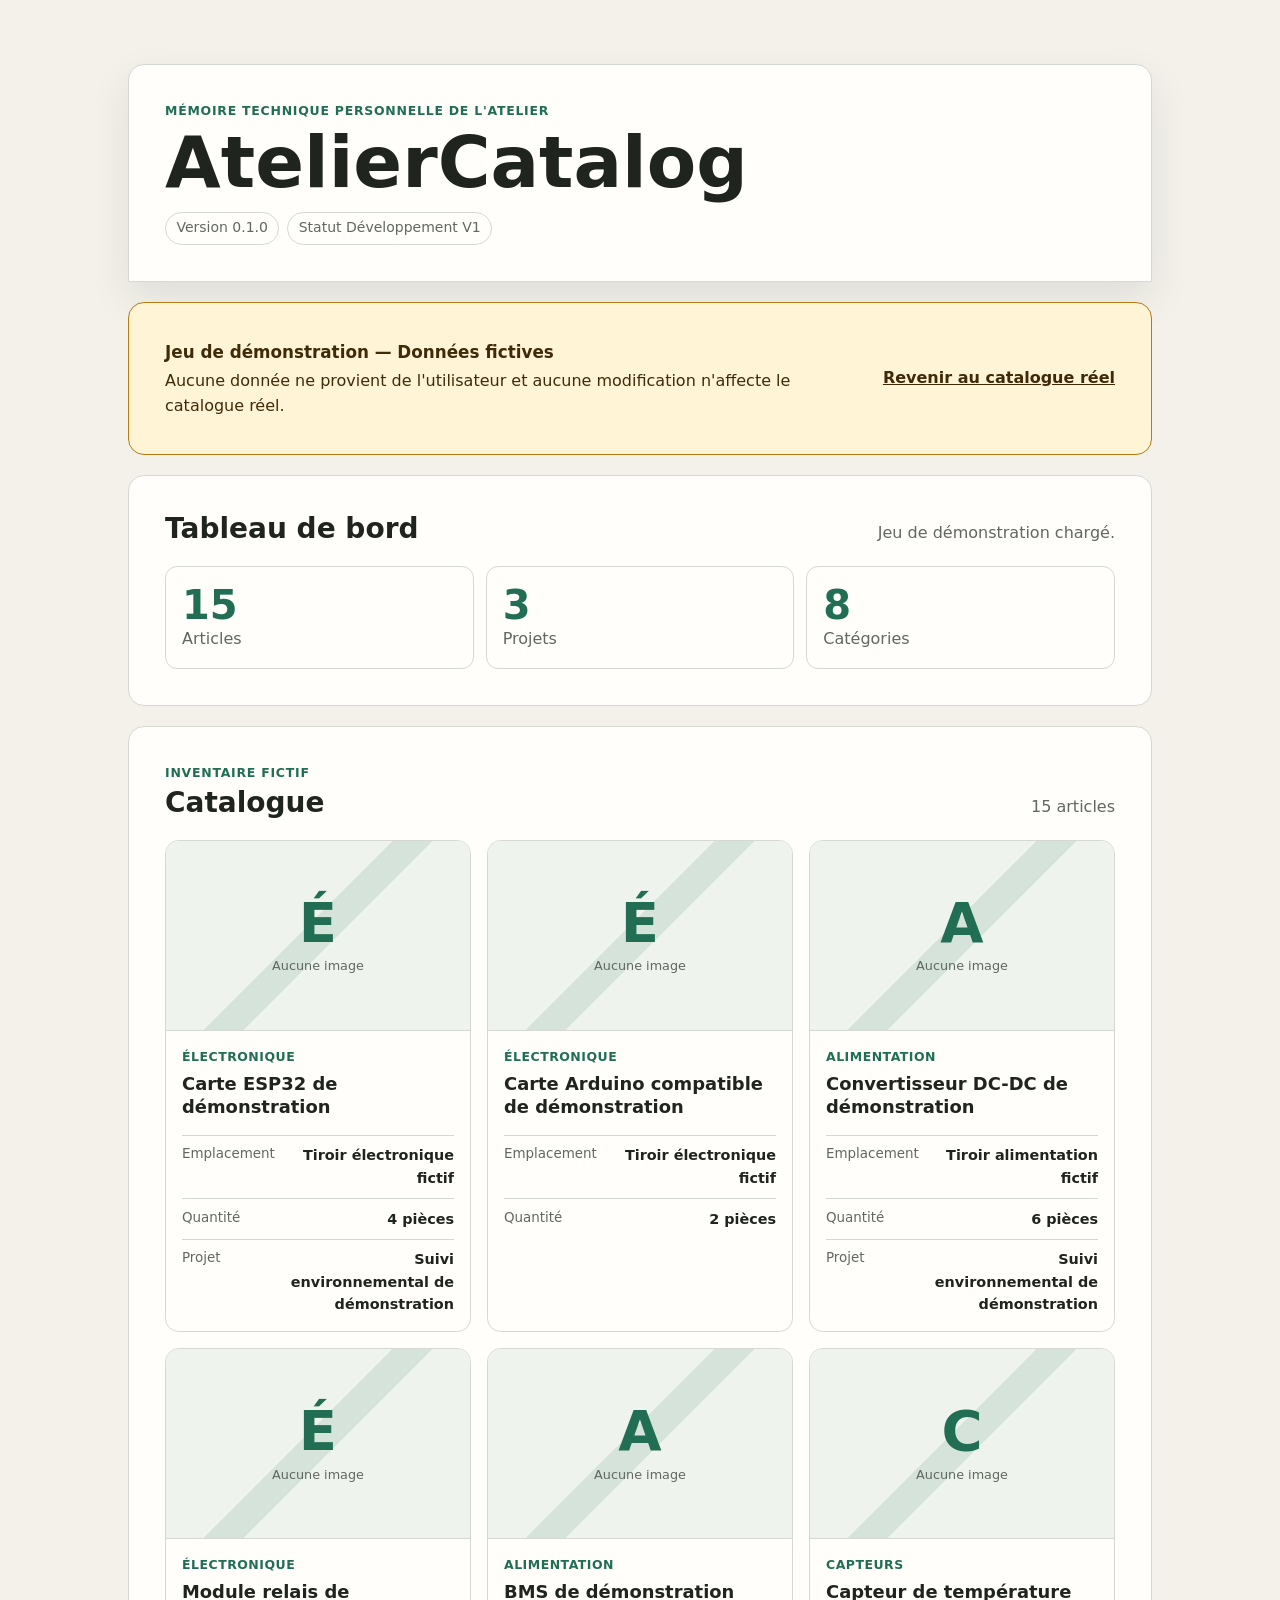
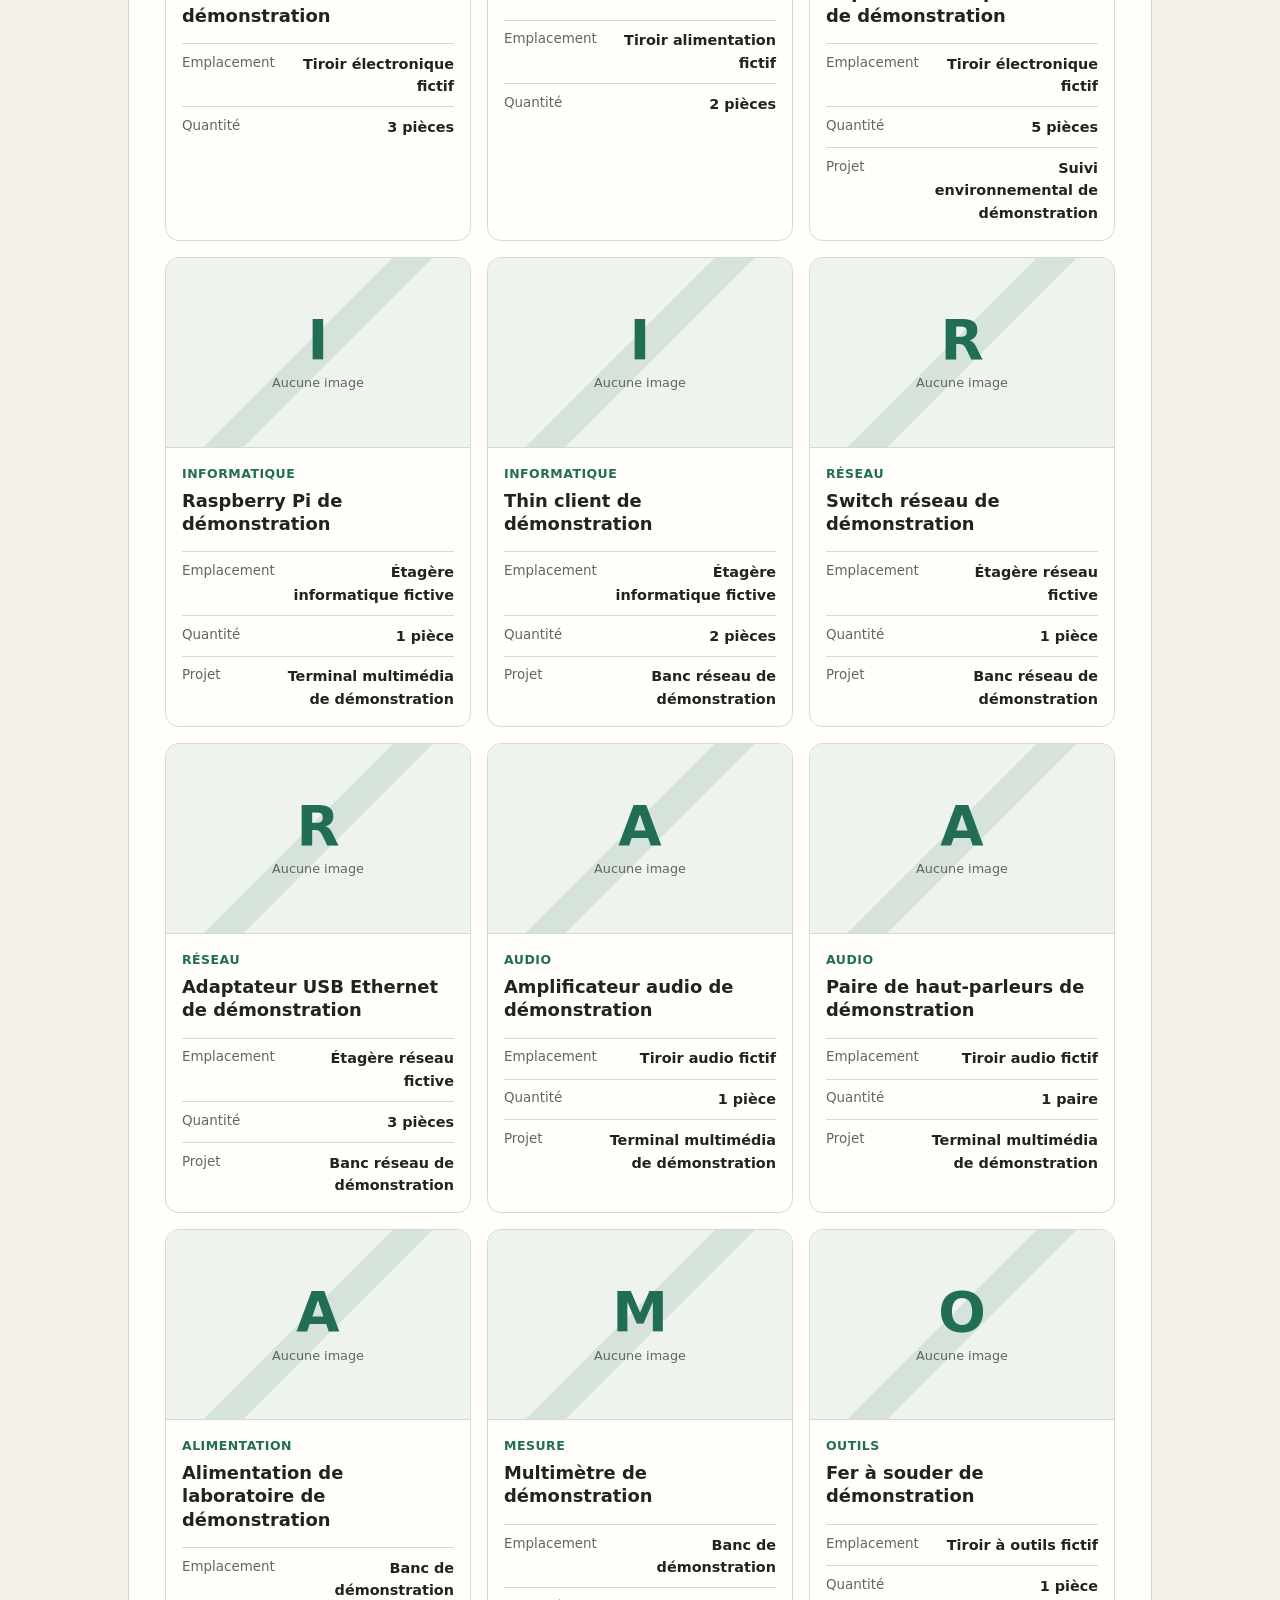
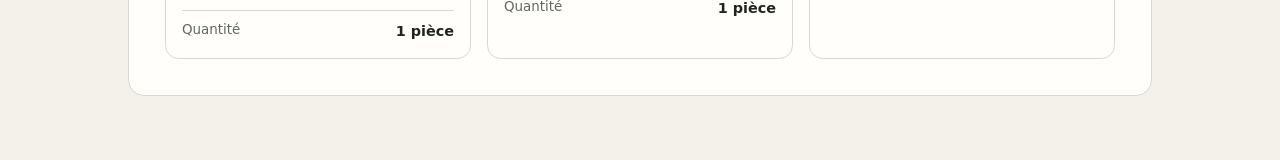
==== demo.html @ 9b29e895 "Initial product foundation (FEATURE-001 to FEATURE-003)" ====
<!doctype html>
<html lang="fr">
<head>
  <meta charset="utf-8">
  <meta name="viewport" content="width=device-width, initial-scale=1">
  <meta name="color-scheme" content="light dark">
  <title>AtelierCatalog — Démonstration</title>
  <link rel="stylesheet" href="app/css/app.css">
</head>
<body data-catalog-mode="demo">
  <main class="shell" aria-labelledby="page-title">
    <header class="hero">
      <p class="eyebrow">Mémoire technique personnelle de l'atelier</p>
      <h1 id="page-title">AtelierCatalog</h1>
      <div class="metadata" aria-label="Informations sur l'application">
        <span>Version 0.1.0</span>
        <span>Statut Développement V1</span>
      </div>
    </header>
    <aside class="demo-banner" aria-labelledby="demo-banner-title">
      <div>
        <strong id="demo-banner-title">Jeu de démonstration — Données fictives</strong>
        <p>Aucune donnée ne provient de l'utilisateur et aucune modification n'affecte le catalogue réel.</p>
      </div>
      <a href="index.html">Revenir au catalogue réel</a>
    </aside>
    <section class="dashboard" aria-labelledby="dashboard-title">
      <div class="section-heading">
        <h2 id="dashboard-title">Tableau de bord</h2>
        <p id="app-message" aria-live="polite" aria-atomic="true">Initialisation du jeu de démonstration…</p>
      </div>
      <dl class="metrics" aria-label="Résumé du catalogue">
        <div class="metric">
          <dt>Articles</dt>
          <dd id="item-count">—</dd>
        </div>
        <div class="metric">
          <dt>Projets</dt>
          <dd id="project-count">—</dd>
        </div>
        <div class="metric">
          <dt>Catégories</dt>
          <dd id="category-count">—</dd>
        </div>
      </dl>
    </section>
    <section id="empty-state" class="empty" aria-labelledby="empty-title" hidden>
      <p class="empty-kicker">Tout est prêt</p>
      <h2 id="empty-title">Le jeu de démonstration est vide</h2>
      <p>Vérifiez les fichiers du dossier <code>samples/</code>.</p>
    </section>
    <section id="catalog-view" class="catalog-view" aria-labelledby="catalog-title" hidden>
      <div class="catalog-heading">
        <div>
          <p class="section-kicker">Inventaire fictif</p>
          <h2 id="catalog-title">Catalogue</h2>
        </div>
        <p id="catalog-summary"></p>
      </div>
      <div id="catalog-grid" class="catalog-grid" role="list"></div>
    </section>
    <section id="error-state" class="error" role="alert" hidden>
      <h2>Catalogue indisponible</h2>
      <p id="error-message"></p>
    </section>
  </main>
  <script src="samples/sample-catalogs-data.js"></script>
  <script src="samples/sample-inventory-data.js"></script>
  <script src="samples/sample-locations-data.js"></script>
  <script src="samples/sample-projects-data.js"></script>
  <script src="app/js/catalog.js"></script>
  <script src="app/js/search.js"></script>
  <script src="app/js/ui.js"></script>
  <script src="app/js/app.js"></script>
</body>
</html>
---- app/css/app.css ----
:root {
  color-scheme: light dark;
  --background: #f3f1ea;
  --surface: #fffefb;
  --surface-soft: #eef3ed;
  --text: #20241f;
  --muted: #60685f;
  --accent: #216e55;
  --accent-strong: #175540;
  --border: #d5d9d2;
  --danger: #9b2c2c;
  --shadow: 0 16px 40px rgb(25 35 28 / 9%);
  font-family: system-ui, -apple-system, "Segoe UI", sans-serif;
}

* { box-sizing: border-box; }

body {
  margin: 0;
  background: var(--background);
  color: var(--text);
  font-size: 1rem;
  line-height: 1.55;
}

.shell {
  width: min(64rem, calc(100% - 2rem));
  margin: clamp(1rem, 6vw, 4rem) auto;
}

.hero,
.dashboard,
.demo-banner,
.catalog-view,
.empty,
.error {
  padding: clamp(1.25rem, 4vw, 2.25rem);
  border: 1px solid var(--border);
  background: var(--surface);
}

.hero {
  border-radius: 1rem 1rem 0 0;
  box-shadow: var(--shadow);
}

.dashboard {
  border-top: 0;
  border-radius: 0 0 1rem 1rem;
}

.demo-banner {
  display: flex;
  align-items: center;
  justify-content: space-between;
  gap: 1.25rem;
  margin-top: 1.25rem;
  border-color: #b57a14;
  border-radius: 1rem;
  background: #fff4d6;
  color: #402b08;
}

.demo-banner strong {
  display: block;
  font-size: 1.05rem;
}

.demo-banner p { margin: .25rem 0 0; }

.demo-banner a {
  flex: 0 0 auto;
  color: inherit;
  font-weight: 700;
}

.demo-banner + .dashboard {
  margin-top: 1.25rem;
  border-top: 1px solid var(--border);
  border-radius: 1rem;
}

.empty,
.catalog-view,
.error {
  margin-top: 1.25rem;
  border-radius: 1rem;
}

.empty {
  background: var(--surface-soft);
  text-align: center;
}

.error { border-color: var(--danger); }

.eyebrow,
.empty-kicker,
.section-kicker {
  margin: 0;
  color: var(--accent);
  font-size: .78rem;
  font-weight: 750;
  letter-spacing: .06em;
  text-transform: uppercase;
}

h1 {
  margin: .35rem 0 .85rem;
  font-size: clamp(2.25rem, 9vw, 4.5rem);
  line-height: 1;
}

h2 {
  margin: 0;
  font-size: clamp(1.35rem, 4vw, 1.75rem);
  line-height: 1.2;
}

.metadata {
  display: flex;
  flex-wrap: wrap;
  gap: .5rem;
}

.metadata span {
  padding: .3rem .65rem;
  border: 1px solid var(--border);
  border-radius: 999px;
  color: var(--muted);
  font-size: .875rem;
}

.section-heading {
  display: flex;
  align-items: baseline;
  justify-content: space-between;
  gap: 1rem;
  margin-bottom: 1.25rem;
}

#app-message,
.empty > p,
.error p {
  color: var(--muted);
}

#app-message { margin: 0; }

.metrics {
  display: grid;
  grid-template-columns: repeat(3, minmax(0, 1fr));
  gap: .75rem;
  margin: 0;
}

.metric {
  display: flex;
  flex-direction: column-reverse;
  min-width: 0;
  padding: 1rem;
  border: 1px solid var(--border);
  border-radius: .75rem;
}

.metric dt { color: var(--muted); }

.metric dd {
  margin: 0;
  color: var(--accent);
  font-size: clamp(1.75rem, 6vw, 2.5rem);
  font-weight: 750;
  line-height: 1.1;
}

.empty h2 {
  max-width: 28rem;
  margin: .35rem auto .75rem;
}

.empty > p:not(.empty-kicker) {
  max-width: 38rem;
  margin-right: auto;
  margin-left: auto;
}

button {
  margin-top: .5rem;
  padding: .75rem 1rem;
  border: 1px solid var(--accent-strong);
  border-radius: .6rem;
  background: var(--accent);
  color: #fff;
  font: inherit;
  font-weight: 700;
}

button:disabled {
  cursor: not-allowed;
  opacity: .65;
}

.help-text { font-size: .9rem; }

.catalog-heading {
  display: flex;
  align-items: end;
  justify-content: space-between;
  gap: 1rem;
  margin-bottom: 1.25rem;
}

.catalog-heading h2 { margin-top: .25rem; }

#catalog-summary {
  margin: 0;
  color: var(--muted);
}

.catalog-grid {
  display: grid;
  grid-template-columns: repeat(auto-fit, minmax(min(100%, 17rem), 1fr));
  gap: 1rem;
}

.catalog-card {
  min-width: 0;
  overflow: hidden;
  border: 1px solid var(--border);
  border-radius: .85rem;
  background: var(--surface);
}

.catalog-card:focus-visible {
  outline: 3px solid var(--accent);
  outline-offset: 3px;
}

.card-media {
  display: grid;
  aspect-ratio: 16 / 10;
  overflow: hidden;
  border-bottom: 1px solid var(--border);
  background: var(--surface-soft);
  place-items: center;
}

.card-media img {
  width: 100%;
  height: 100%;
  object-fit: cover;
}

.card-placeholder {
  display: grid;
  width: 100%;
  height: 100%;
  background:
    linear-gradient(135deg, transparent 46%, color-mix(in srgb, var(--accent) 12%, transparent) 46% 54%, transparent 54%),
    var(--surface-soft);
  color: var(--muted);
  place-content: center;
  place-items: center;
}

.placeholder-mark {
  color: var(--accent);
  font-size: clamp(2rem, 7vw, 3.5rem);
  font-weight: 800;
  line-height: 1;
}

.placeholder-label {
  margin-top: .35rem;
  font-size: .8rem;
}

.card-content { padding: 1rem; }

.card-category {
  margin: 0 0 .35rem;
  color: var(--accent);
  font-size: .78rem;
  font-weight: 750;
  letter-spacing: .04em;
  text-transform: uppercase;
}

.card-title {
  margin: 0;
  font-size: 1.12rem;
  line-height: 1.3;
}

.card-metadata {
  display: grid;
  gap: .55rem;
  margin: 1rem 0 0;
}

.card-metadata-row {
  display: grid;
  grid-template-columns: minmax(5.5rem, auto) minmax(0, 1fr);
  gap: .75rem;
  padding-top: .55rem;
  border-top: 1px solid var(--border);
}

.card-metadata dt {
  color: var(--muted);
  font-size: .84rem;
}

.card-metadata dd {
  min-width: 0;
  margin: 0;
  overflow-wrap: anywhere;
  font-size: .9rem;
  font-weight: 650;
  text-align: right;
}

:focus-visible {
  outline: 3px solid var(--accent);
  outline-offset: 3px;
}

[hidden] { display: none !important; }

@media (max-width: 40rem) {
  .demo-banner { display: block; }
  .demo-banner a { display: inline-block; margin-top: .75rem; }
  .section-heading { display: block; }
  #app-message { margin-top: .35rem; }
  .metrics { grid-template-columns: 1fr; }
  .metric { flex-direction: row; align-items: center; justify-content: space-between; }
  .catalog-heading { display: block; }
  #catalog-summary { margin-top: .35rem; }
  .catalog-grid { grid-template-columns: 1fr; }
}

@media (prefers-color-scheme: dark) {
  :root {
    --background: #161a17;
    --surface: #202621;
    --surface-soft: #1b2a22;
    --text: #f1f3ed;
    --muted: #bac1b8;
    --accent: #76d0aa;
    --accent-strong: #76d0aa;
    --border: #3c473e;
    --danger: #ff8c8c;
    --shadow: none;
  }

  button { color: #11251c; }
  .demo-banner { border-color: #9d741f; background: #3b311b; color: #fff0c2; }
}
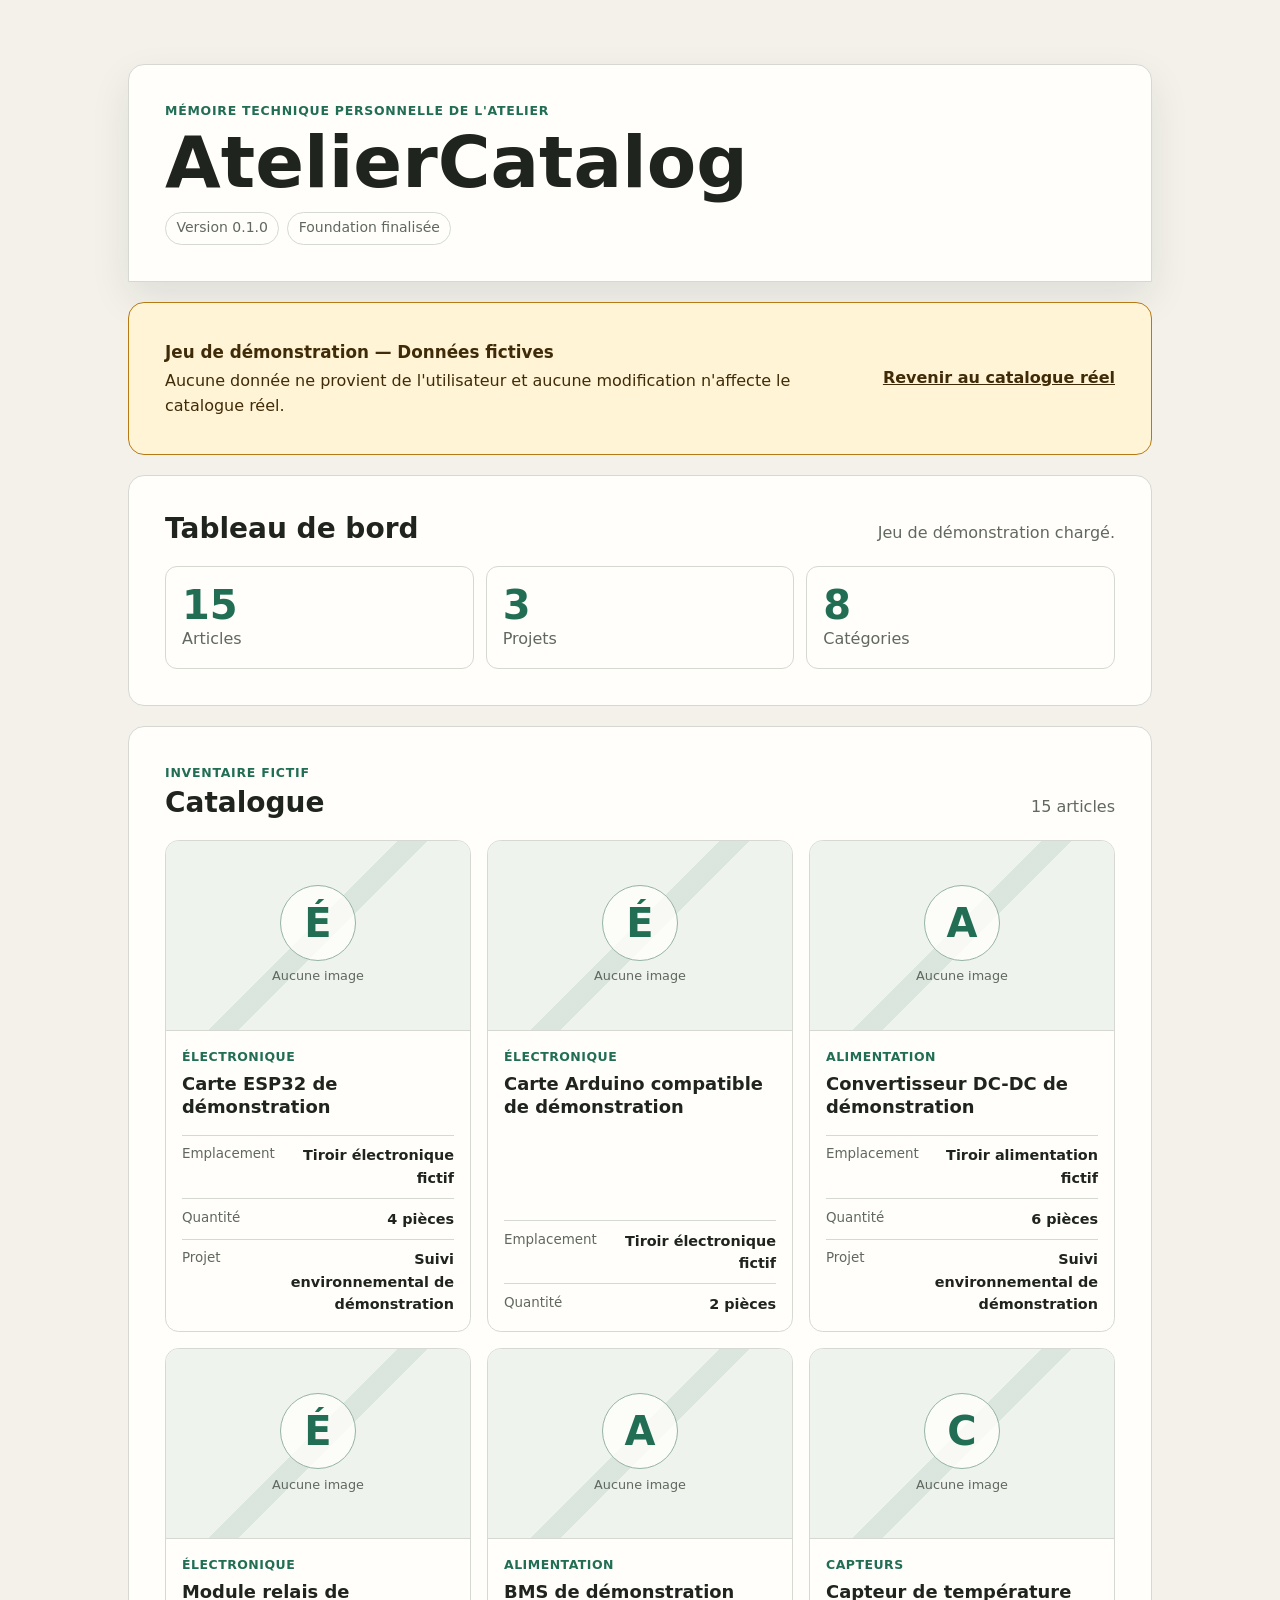
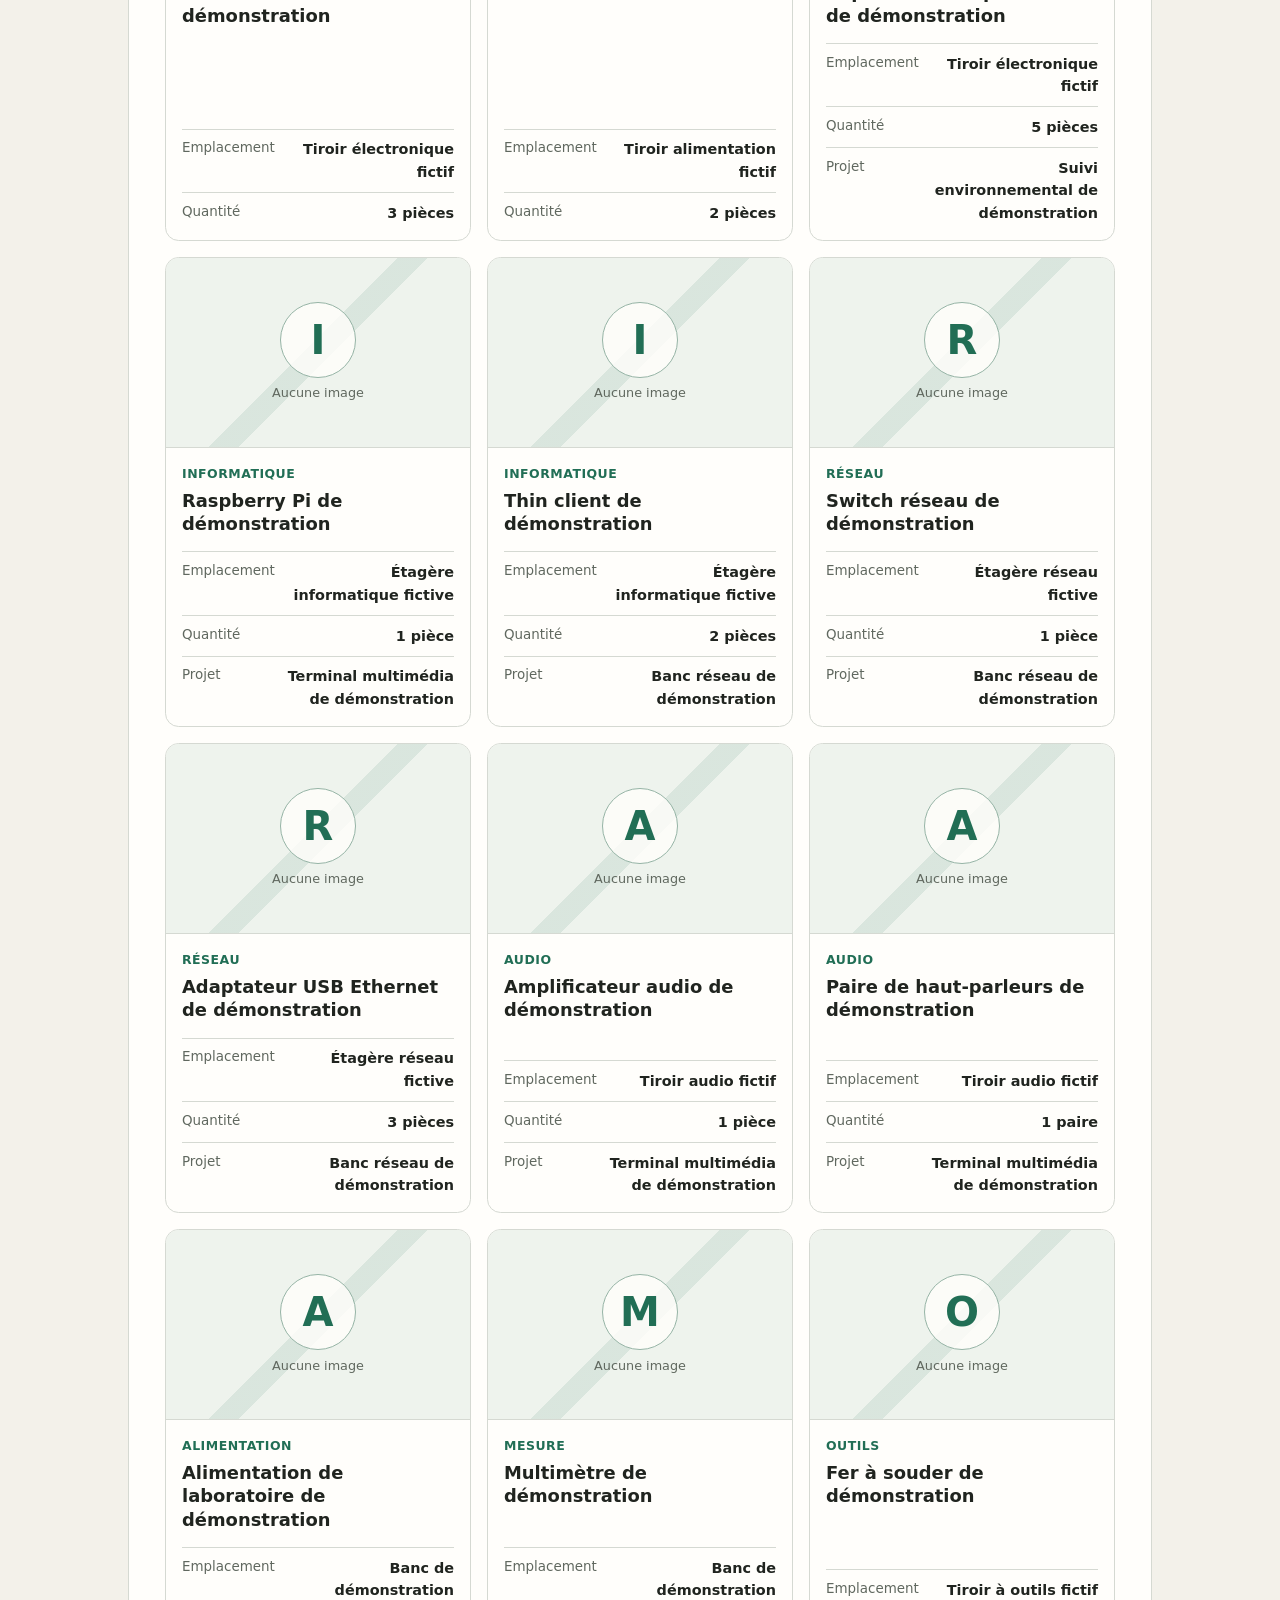
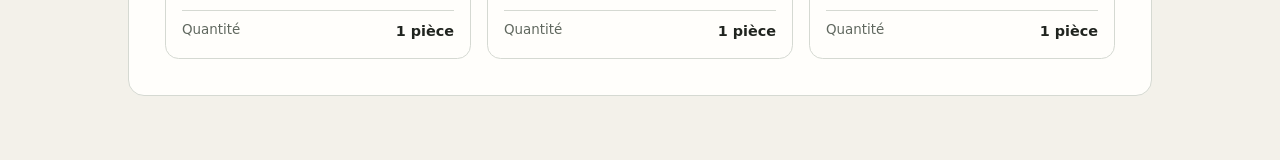
==== commit b4d229c0: "Polish foundation interface for v0.1.0" ====
--- a/demo.html
+++ b/demo.html
@@ -14,7 +14,7 @@
       <h1 id="page-title">AtelierCatalog</h1>
       <div class="metadata" aria-label="Informations sur l'application">
         <span>Version 0.1.0</span>
-        <span>Statut Développement V1</span>
+        <span>Foundation finalisée</span>
       </div>
     </header>
     <aside class="demo-banner" aria-labelledby="demo-banner-title">
--- a/app/css/app.css
+++ b/app/css/app.css
@@ -9,6 +9,9 @@
   --accent-strong: #175540;
   --border: #d5d9d2;
   --danger: #9b2c2c;
+  --disabled-background: #dce3de;
+  --disabled-border: #aeb9b1;
+  --disabled-text: #48544c;
   --shadow: 0 16px 40px rgb(25 35 28 / 9%);
   font-family: system-ui, -apple-system, "Segoe UI", sans-serif;
 }
@@ -109,6 +112,7 @@
   margin: .35rem 0 .85rem;
   font-size: clamp(2.25rem, 9vw, 4.5rem);
   line-height: 1;
+  overflow-wrap: anywhere;
 }
 
 h2 {
@@ -196,8 +200,10 @@
 }
 
 button:disabled {
+  border-color: var(--disabled-border);
+  background: var(--disabled-background);
+  color: var(--disabled-text);
   cursor: not-allowed;
-  opacity: .65;
 }
 
 .help-text { font-size: .9rem; }
@@ -224,6 +230,8 @@
 }
 
 .catalog-card {
+  display: flex;
+  flex-direction: column;
   min-width: 0;
   overflow: hidden;
   border: 1px solid var(--border);
@@ -256,7 +264,7 @@
   width: 100%;
   height: 100%;
   background:
-    linear-gradient(135deg, transparent 46%, color-mix(in srgb, var(--accent) 12%, transparent) 46% 54%, transparent 54%),
+    linear-gradient(135deg, transparent 47%, color-mix(in srgb, var(--accent) 10%, transparent) 47% 53%, transparent 53%),
     var(--surface-soft);
   color: var(--muted);
   place-content: center;
@@ -264,10 +272,17 @@
 }
 
 .placeholder-mark {
+  display: grid;
+  width: clamp(3.5rem, 11vw, 4.75rem);
+  aspect-ratio: 1;
+  border: 1px solid color-mix(in srgb, var(--accent) 35%, var(--border));
+  border-radius: 50%;
+  background: color-mix(in srgb, var(--surface) 82%, transparent);
   color: var(--accent);
-  font-size: clamp(2rem, 7vw, 3.5rem);
+  font-size: clamp(1.65rem, 5vw, 2.5rem);
   font-weight: 800;
   line-height: 1;
+  place-items: center;
 }
 
 .placeholder-label {
@@ -275,7 +290,12 @@
   font-size: .8rem;
 }
 
-.card-content { padding: 1rem; }
+.card-content {
+  display: flex;
+  flex: 1;
+  flex-direction: column;
+  padding: 1rem;
+}
 
 .card-category {
   margin: 0 0 .35rem;
@@ -295,7 +315,8 @@
 .card-metadata {
   display: grid;
   gap: .55rem;
-  margin: 1rem 0 0;
+  margin: auto 0 0;
+  padding-top: 1rem;
 }
 
 .card-metadata-row {
@@ -328,6 +349,17 @@
 [hidden] { display: none !important; }
 
 @media (max-width: 40rem) {
+  .shell {
+    width: calc(100% - 1rem);
+    margin: .5rem auto 1rem;
+  }
+  .hero,
+  .dashboard,
+  .demo-banner,
+  .catalog-view,
+  .empty,
+  .error { padding: 1.1rem; }
+  h1 { font-size: clamp(2rem, 10vw, 3rem); }
   .demo-banner { display: block; }
   .demo-banner a { display: inline-block; margin-top: .75rem; }
   .section-heading { display: block; }
@@ -350,9 +382,11 @@
     --accent-strong: #76d0aa;
     --border: #3c473e;
     --danger: #ff8c8c;
+    --disabled-background: #354139;
+    --disabled-border: #647067;
+    --disabled-text: #dce3de;
     --shadow: none;
   }
 
-  button { color: #11251c; }
   .demo-banner { border-color: #9d741f; background: #3b311b; color: #fff0c2; }
 }
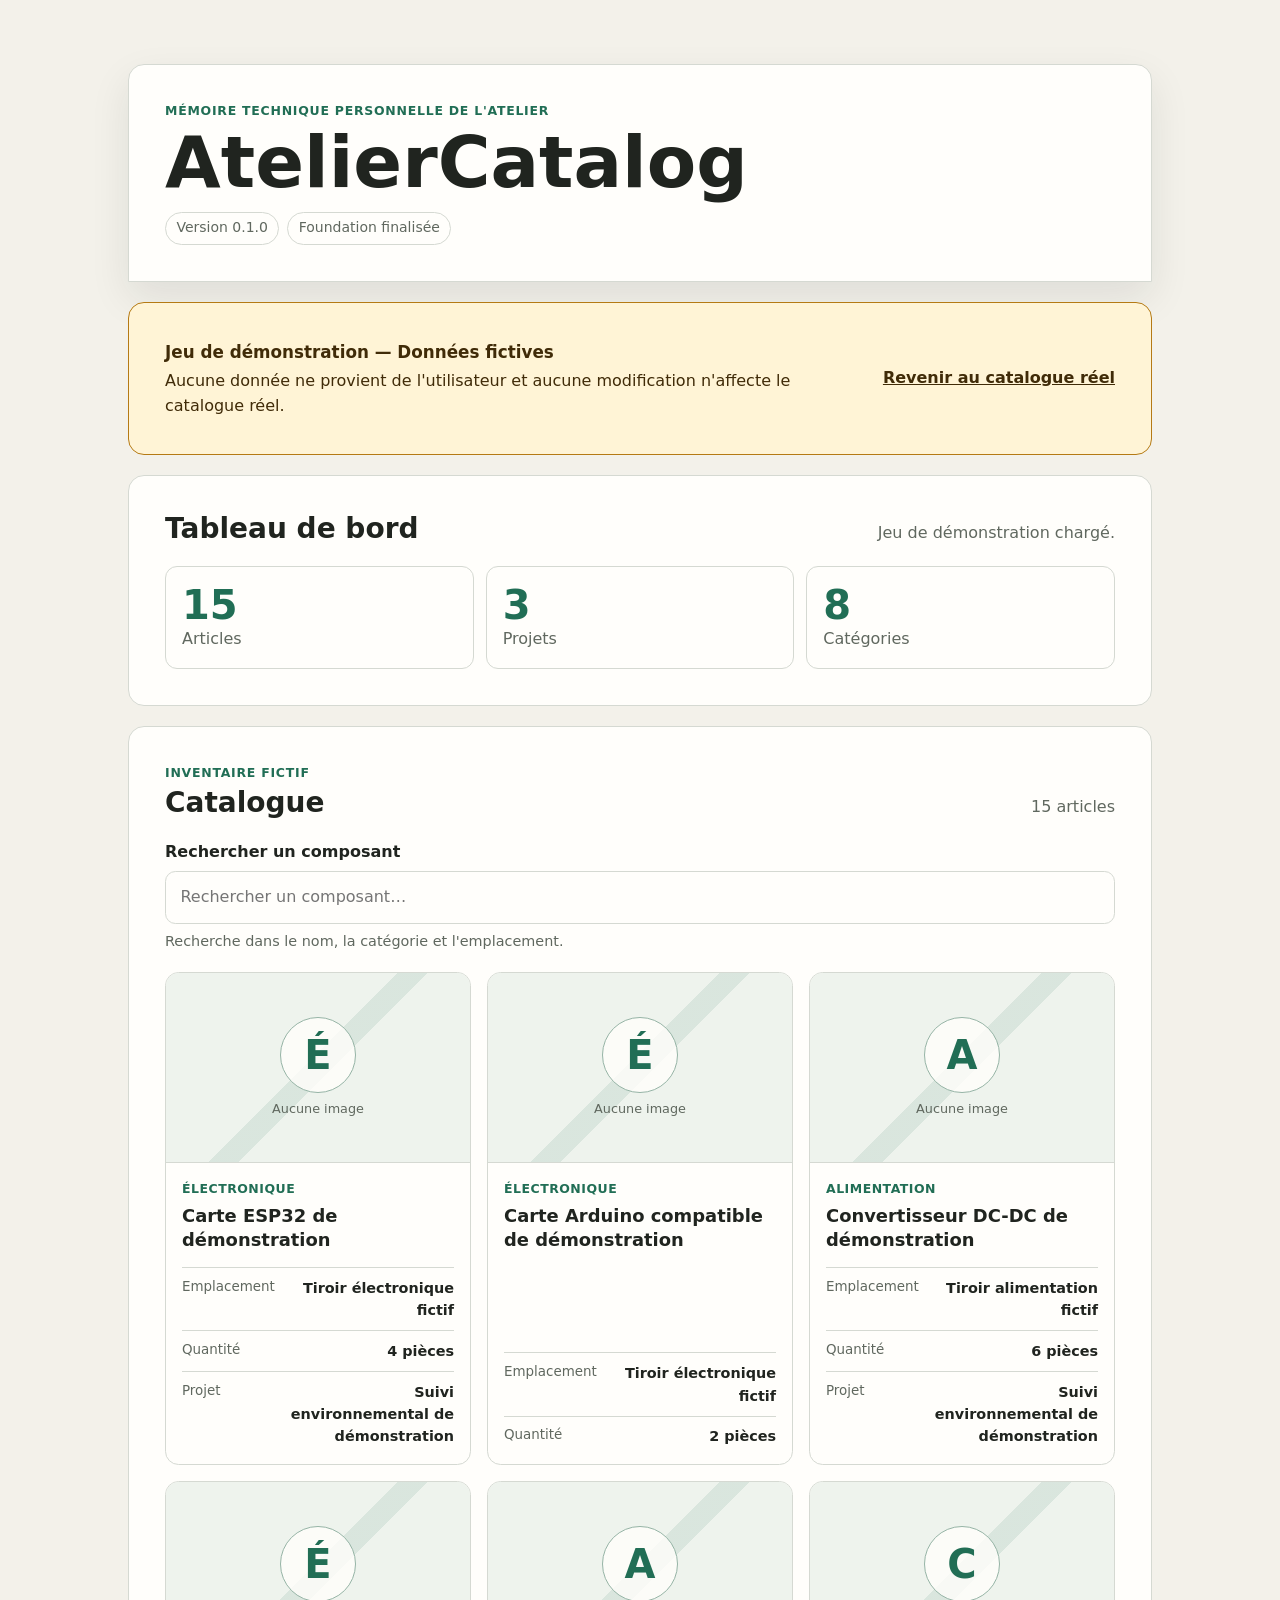
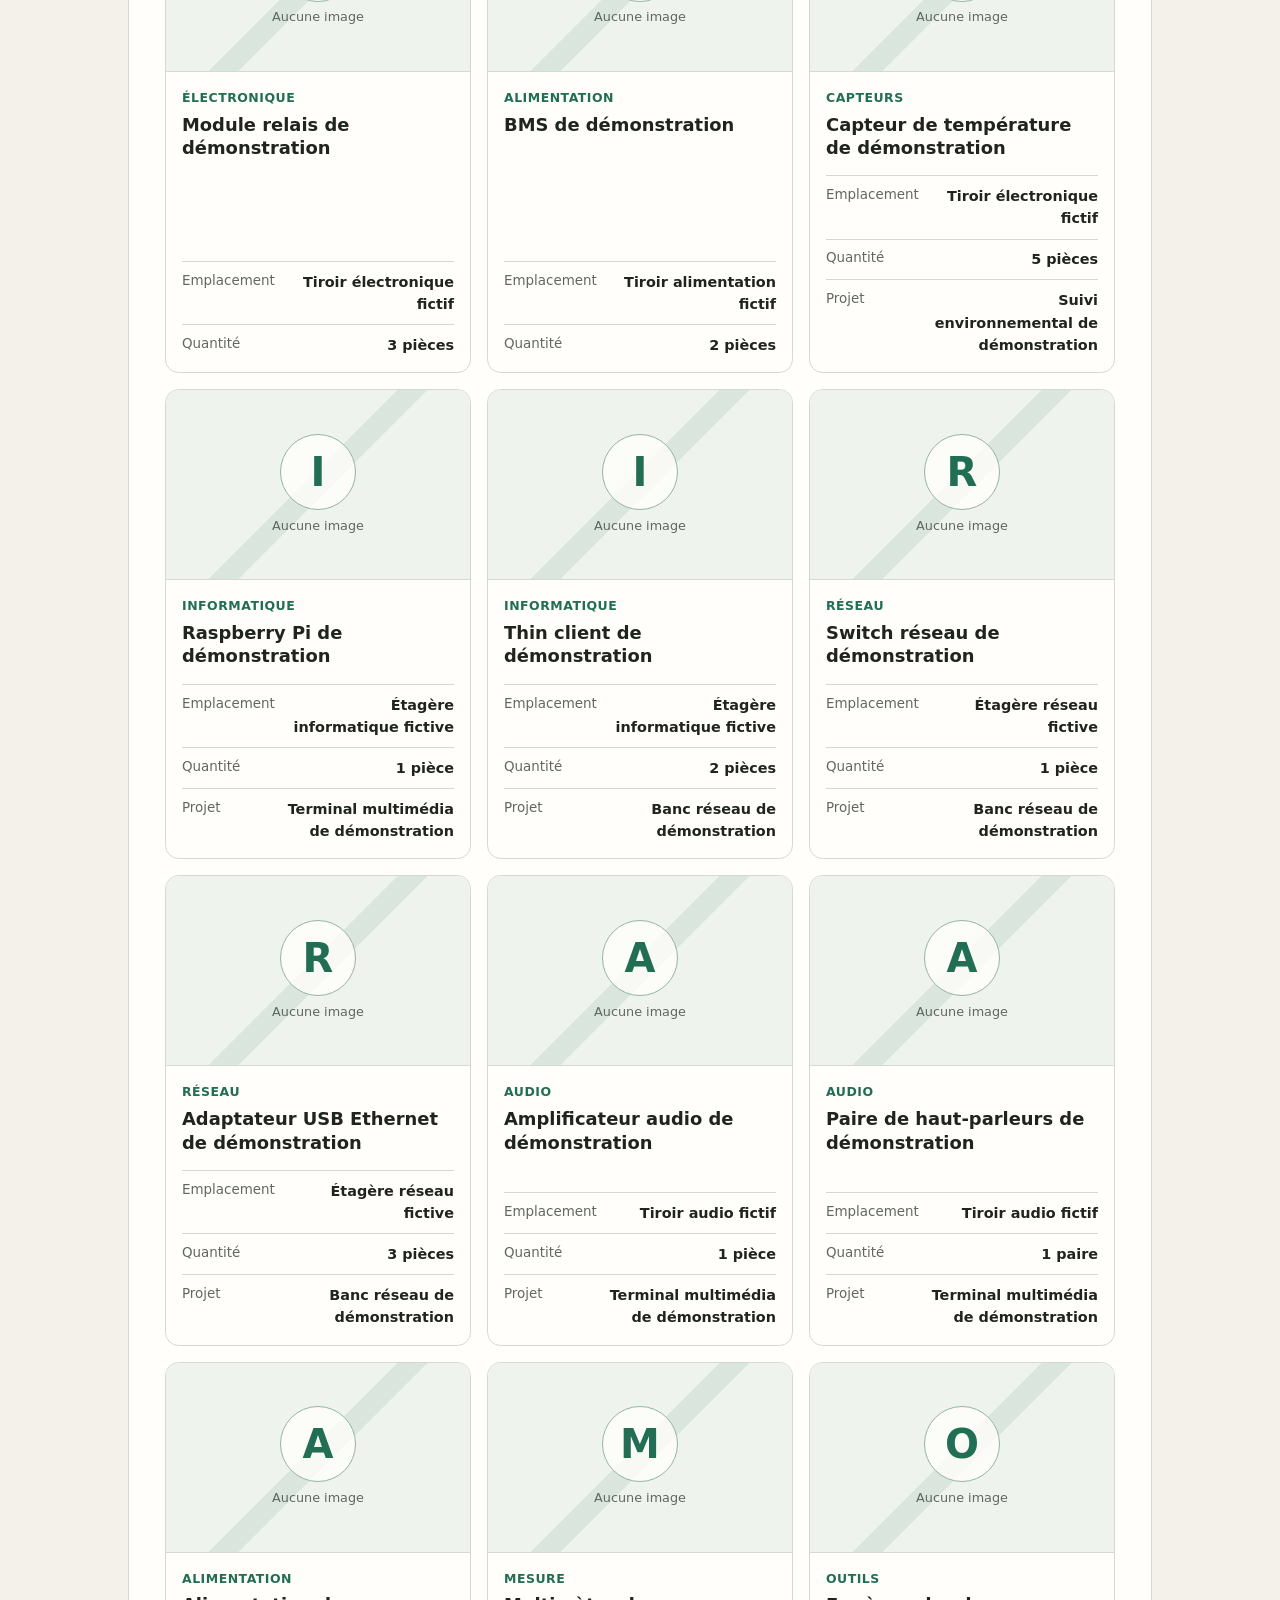
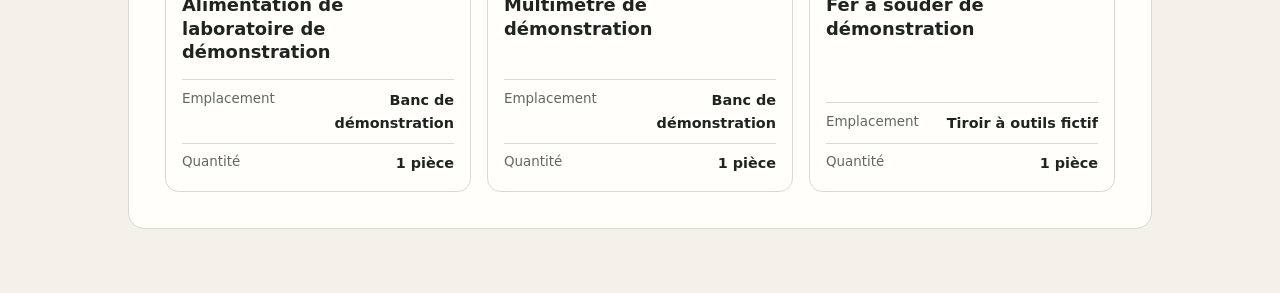
==== commit 9c40ff7c: "Implement FEATURE-005 instant search" ====
--- a/demo.html
+++ b/demo.html
@@ -57,6 +57,15 @@
         </div>
         <p id="catalog-summary"></p>
       </div>
+      <div class="catalog-search">
+        <label for="catalog-search-input">Rechercher un composant</label>
+        <input id="catalog-search-input" type="search" placeholder="Rechercher un composant…" autocomplete="off" aria-describedby="catalog-search-help" aria-controls="catalog-grid catalog-no-results">
+        <p id="catalog-search-help">Recherche dans le nom, la catégorie et l'emplacement.</p>
+      </div>
+      <div id="catalog-no-results" class="search-empty" role="status" aria-live="polite" aria-atomic="true" hidden>
+        <h3>Aucun composant ne correspond à votre recherche.</h3>
+        <p>Modifiez ou effacez votre saisie pour afficher de nouveau le catalogue.</p>
+      </div>
       <div id="catalog-grid" class="catalog-grid" role="list"></div>
     </section>
     <section id="error-state" class="error" role="alert" hidden>
@@ -64,6 +73,26 @@
       <p id="error-message"></p>
     </section>
   </main>
+  <dialog id="item-dialog" class="item-dialog" aria-labelledby="item-dialog-title" aria-describedby="item-dialog-context">
+    <div class="dialog-header">
+      <div>
+        <p class="section-kicker">Fiche composant</p>
+        <h2 id="item-dialog-title"></h2>
+        <p id="item-dialog-context" class="dialog-context">Consultation en lecture seule</p>
+      </div>
+      <button id="item-dialog-close" class="dialog-close" type="button">Fermer</button>
+    </div>
+    <div class="dialog-body">
+      <div id="item-dialog-media"></div>
+      <div class="dialog-information">
+        <dl id="item-dialog-metadata" class="detail-metadata"></dl>
+        <section id="item-dialog-description-section" class="detail-description" aria-labelledby="item-dialog-description-title" hidden>
+          <h3 id="item-dialog-description-title">Description</h3>
+          <p id="item-dialog-description"></p>
+        </section>
+      </div>
+    </div>
+  </dialog>
   <script src="samples/sample-catalogs-data.js"></script>
   <script src="samples/sample-inventory-data.js"></script>
   <script src="samples/sample-locations-data.js"></script>
--- a/app/css/app.css
+++ b/app/css/app.css
@@ -223,6 +223,54 @@
   color: var(--muted);
 }
 
+.catalog-search {
+  display: grid;
+  gap: .4rem;
+  margin-bottom: 1.25rem;
+}
+
+.catalog-search label {
+  font-weight: 700;
+}
+
+.catalog-search input {
+  width: 100%;
+  padding: .8rem .9rem;
+  border: 1px solid var(--border);
+  border-radius: .65rem;
+  background: var(--surface);
+  color: var(--text);
+  font: inherit;
+}
+
+.catalog-search input:focus-visible {
+  border-color: var(--accent);
+  outline: 3px solid color-mix(in srgb, var(--accent) 35%, transparent);
+  outline-offset: 2px;
+}
+
+#catalog-search-help {
+  margin: 0;
+  color: var(--muted);
+  font-size: .9rem;
+}
+
+.search-empty {
+  padding: 1.5rem;
+  border: 1px dashed var(--border);
+  border-radius: .75rem;
+  background: var(--surface-soft);
+  text-align: center;
+}
+
+.search-empty h3,
+.search-empty p { margin: 0; }
+
+.search-empty p {
+  margin-top: .35rem;
+  color: var(--muted);
+}
+
 .catalog-grid {
   display: grid;
   grid-template-columns: repeat(auto-fit, minmax(min(100%, 17rem), 1fr));
@@ -230,8 +278,6 @@
 }
 
 .catalog-card {
-  display: flex;
-  flex-direction: column;
   min-width: 0;
   overflow: hidden;
   border: 1px solid var(--border);
@@ -239,9 +285,17 @@
   background: var(--surface);
 }
 
-.catalog-card:focus-visible {
+.catalog-card-action {
+  display: flex;
+  height: 100%;
+  flex-direction: column;
+  color: inherit;
+  cursor: pointer;
+}
+
+.catalog-card-action:focus-visible {
   outline: 3px solid var(--accent);
-  outline-offset: 3px;
+  outline-offset: -3px;
 }
 
 .card-media {
@@ -339,6 +393,111 @@
   font-size: .9rem;
   font-weight: 650;
   text-align: right;
+}
+
+.dialog-open { overflow: hidden; }
+
+.item-dialog {
+  width: min(44rem, calc(100% - 2rem));
+  max-height: calc(100dvh - 2rem);
+  padding: 0;
+  overflow: auto;
+  border: 1px solid var(--border);
+  border-radius: 1rem;
+  background: var(--surface);
+  color: var(--text);
+  box-shadow: 0 24px 80px rgb(16 24 18 / 28%);
+}
+
+.item-dialog::backdrop {
+  background: rgb(15 23 18 / 62%);
+}
+
+.dialog-header {
+  display: flex;
+  align-items: flex-start;
+  justify-content: space-between;
+  gap: 1rem;
+  padding: clamp(1.25rem, 4vw, 2rem);
+  border-bottom: 1px solid var(--border);
+}
+
+.dialog-header h2 {
+  margin-top: .3rem;
+  overflow-wrap: anywhere;
+}
+
+.dialog-context {
+  margin: .4rem 0 0;
+  color: var(--muted);
+  font-size: .9rem;
+}
+
+.dialog-close {
+  flex: 0 0 auto;
+  margin: 0;
+}
+
+.dialog-body {
+  display: grid;
+  grid-template-columns: minmax(13rem, .8fr) minmax(0, 1.2fr);
+  gap: clamp(1.25rem, 4vw, 2rem);
+  padding: clamp(1.25rem, 4vw, 2rem);
+}
+
+.detail-media {
+  display: grid;
+  aspect-ratio: 4 / 3;
+  overflow: hidden;
+  border: 1px solid var(--border);
+  border-radius: .8rem;
+  background: var(--surface-soft);
+  place-items: center;
+}
+
+.detail-media img {
+  width: 100%;
+  height: 100%;
+  object-fit: cover;
+}
+
+.detail-metadata {
+  display: grid;
+  gap: .75rem;
+  margin: 0;
+}
+
+.detail-metadata-row {
+  display: grid;
+  grid-template-columns: minmax(6rem, auto) minmax(0, 1fr);
+  gap: 1rem;
+  padding-bottom: .75rem;
+  border-bottom: 1px solid var(--border);
+}
+
+.detail-metadata dt {
+  color: var(--muted);
+  font-size: .88rem;
+}
+
+.detail-metadata dd {
+  min-width: 0;
+  margin: 0;
+  overflow-wrap: anywhere;
+  font-weight: 700;
+  text-align: right;
+}
+
+.detail-description { margin-top: 1.5rem; }
+
+.detail-description h3 {
+  margin: 0 0 .5rem;
+  font-size: 1rem;
+}
+
+.detail-description p {
+  margin: 0;
+  color: var(--muted);
 }
 
 :focus-visible {
@@ -369,6 +528,14 @@
   .catalog-heading { display: block; }
   #catalog-summary { margin-top: .35rem; }
   .catalog-grid { grid-template-columns: 1fr; }
+  .item-dialog {
+    width: calc(100% - 1rem);
+    max-height: calc(100dvh - 1rem);
+  }
+  .dialog-header,
+  .dialog-body { padding: 1.1rem; }
+  .dialog-body { grid-template-columns: 1fr; }
+  .detail-media { max-height: 16rem; }
 }
 
 @media (prefers-color-scheme: dark) {
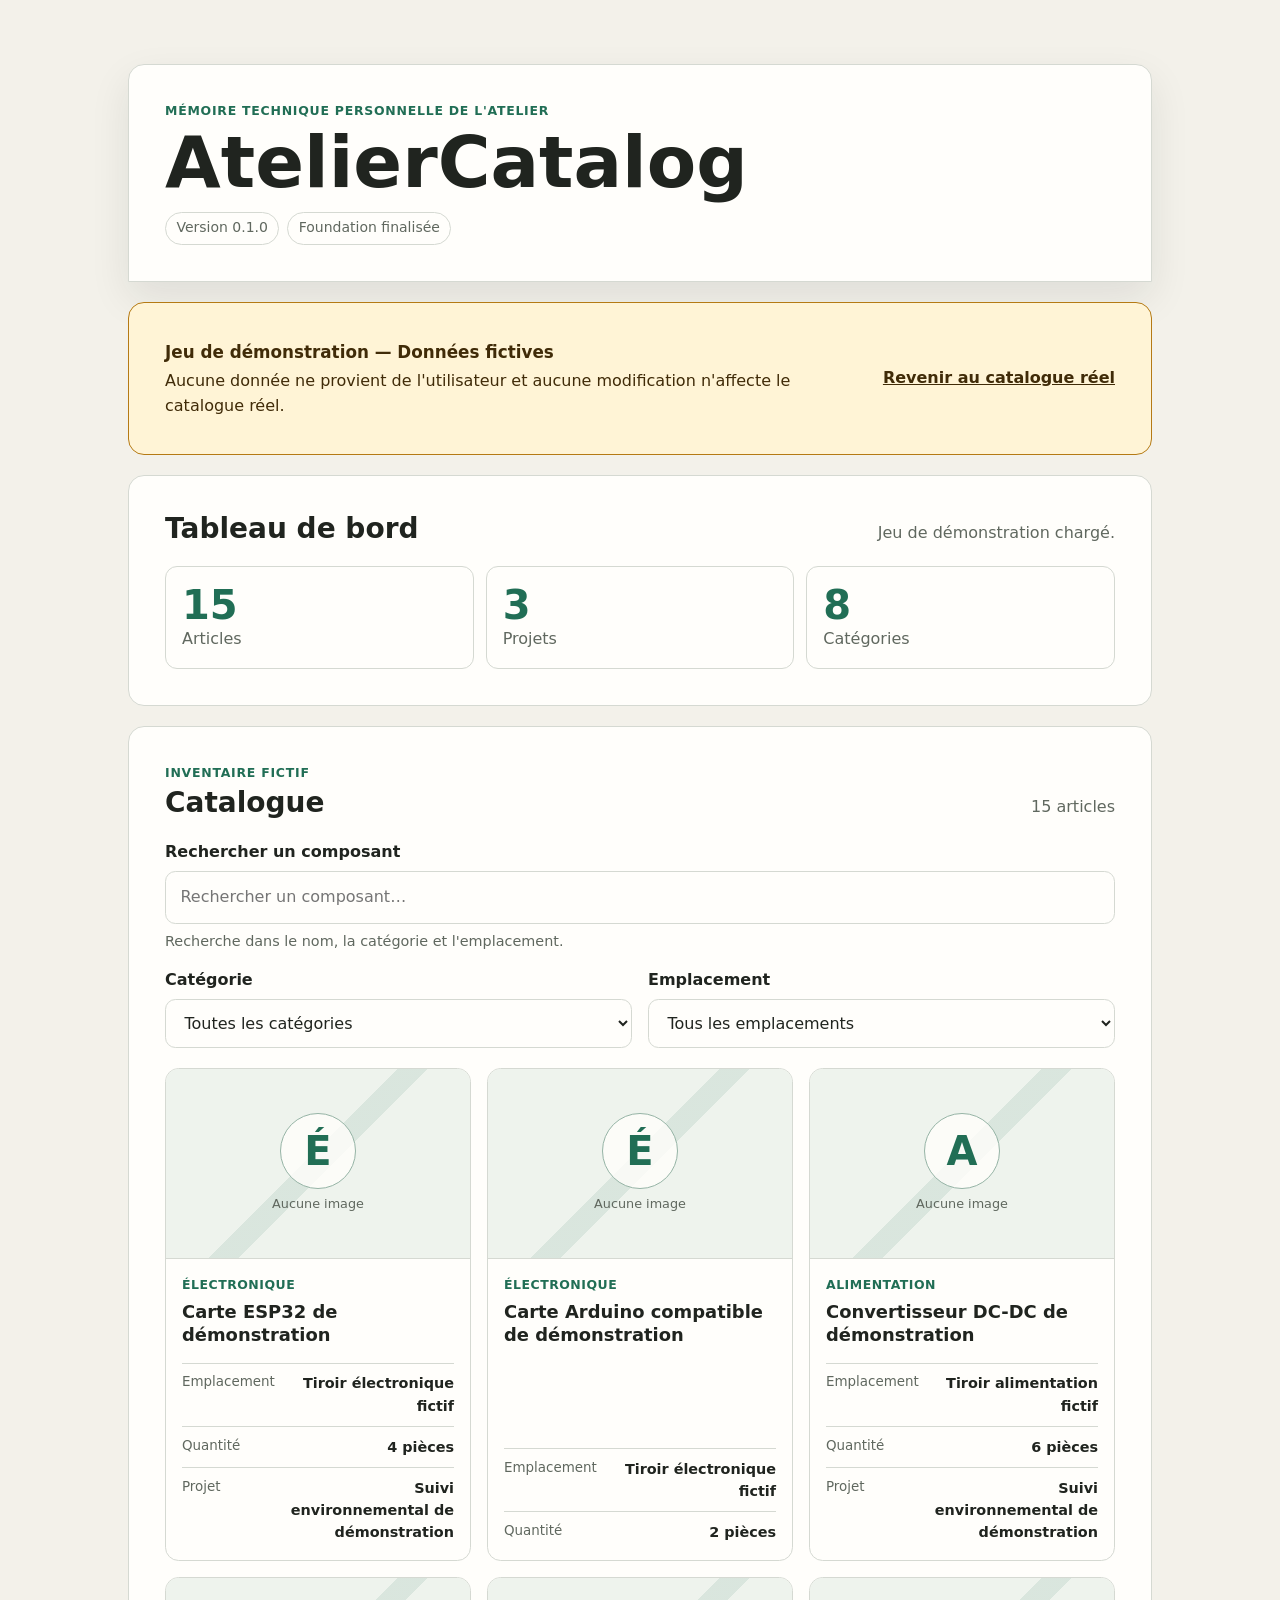
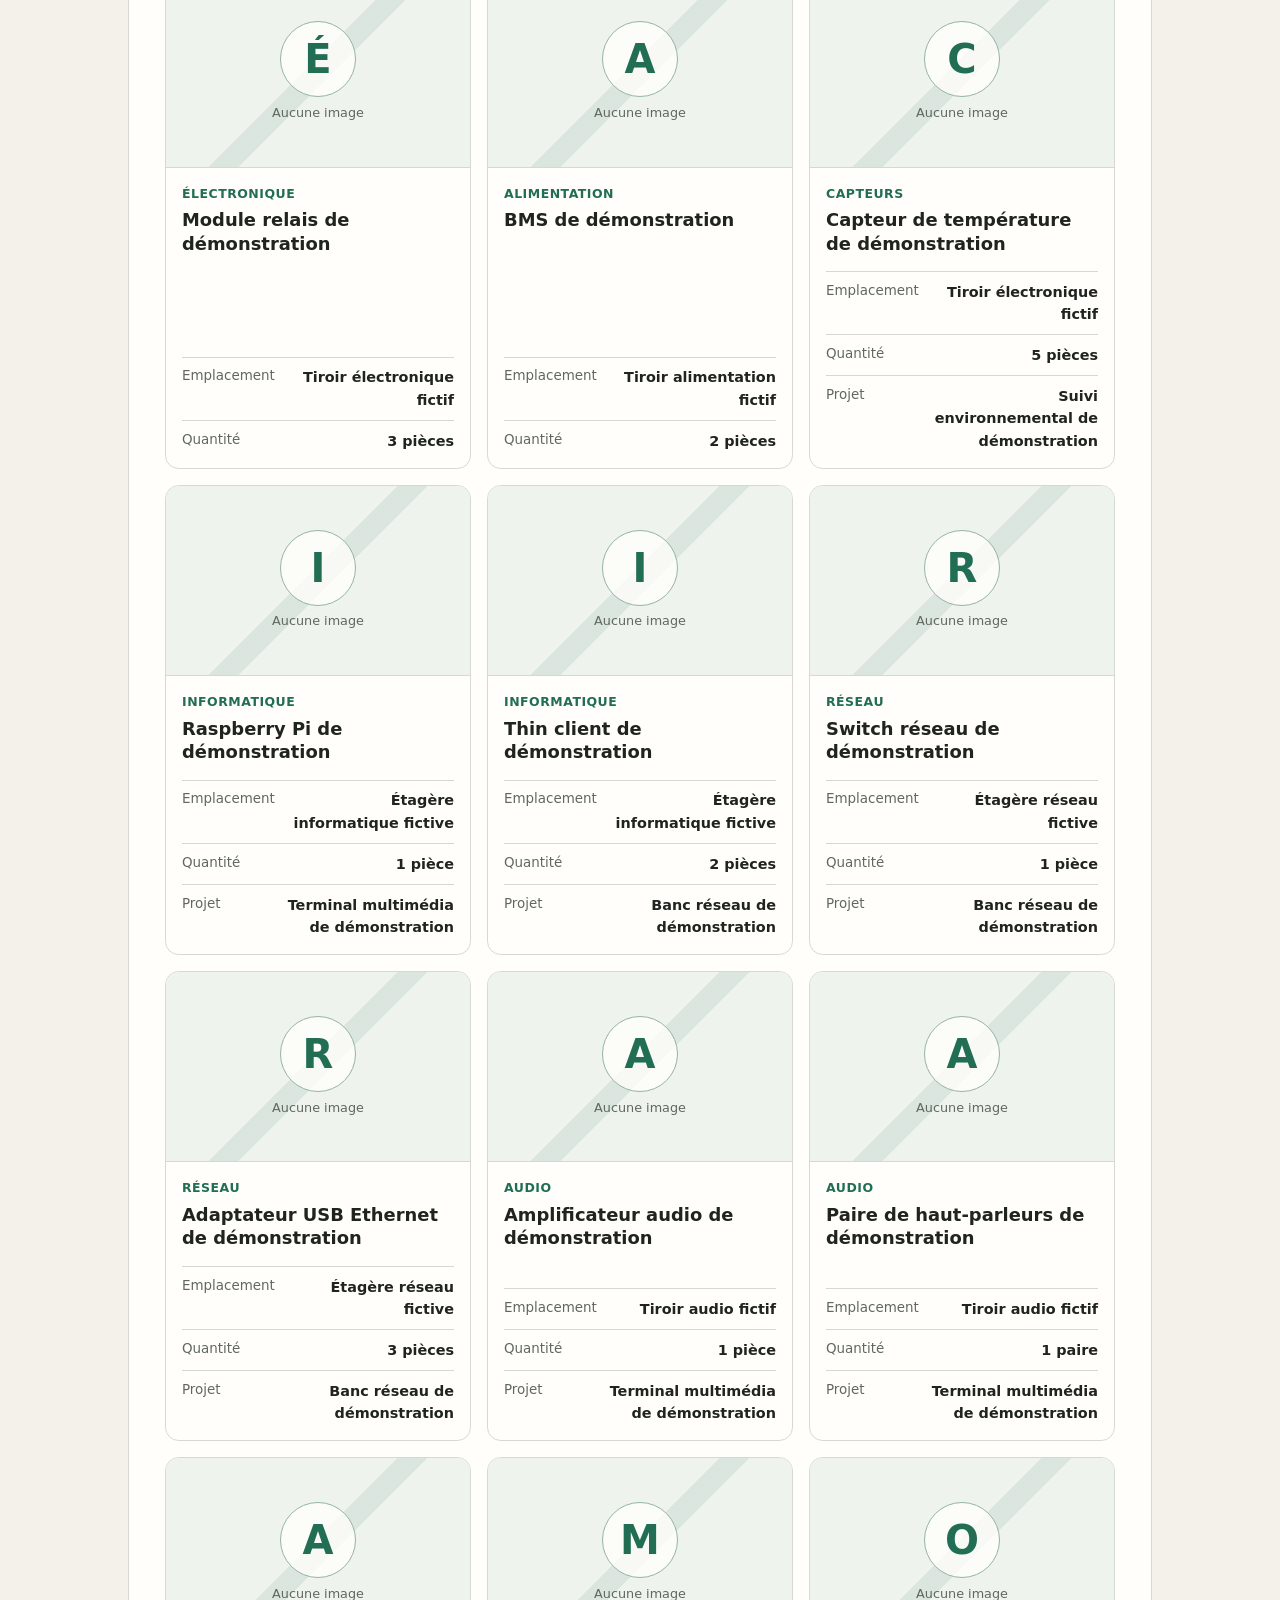
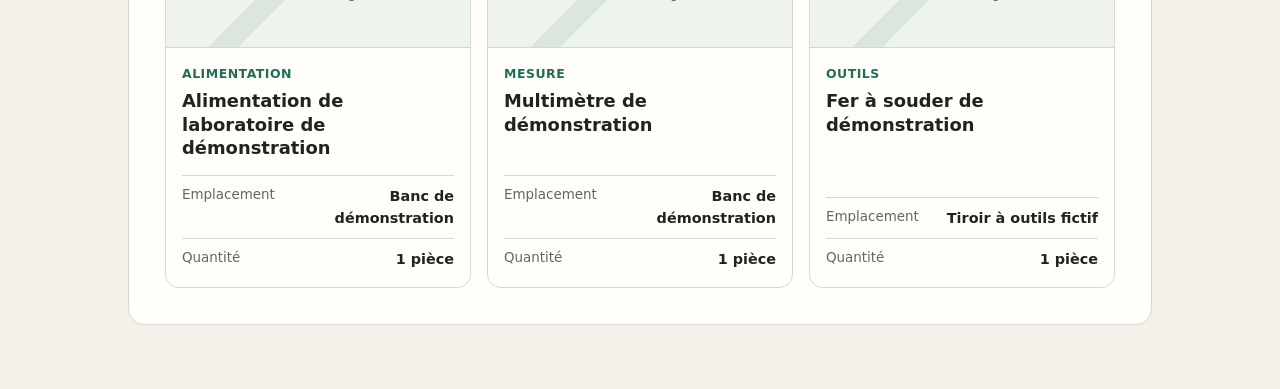
==== commit 065a9a15: "Implement FEATURE-006 catalog filters" ====
--- a/demo.html
+++ b/demo.html
@@ -57,10 +57,26 @@
         </div>
         <p id="catalog-summary"></p>
       </div>
-      <div class="catalog-search">
-        <label for="catalog-search-input">Rechercher un composant</label>
-        <input id="catalog-search-input" type="search" placeholder="Rechercher un composant…" autocomplete="off" aria-describedby="catalog-search-help" aria-controls="catalog-grid catalog-no-results">
-        <p id="catalog-search-help">Recherche dans le nom, la catégorie et l'emplacement.</p>
+      <div class="catalog-controls">
+        <div class="catalog-search">
+          <label for="catalog-search-input">Rechercher un composant</label>
+          <input id="catalog-search-input" type="search" placeholder="Rechercher un composant…" autocomplete="off" aria-describedby="catalog-search-help" aria-controls="catalog-grid catalog-no-results">
+          <p id="catalog-search-help">Recherche dans le nom, la catégorie et l'emplacement.</p>
+        </div>
+        <div class="catalog-filters" role="group" aria-label="Filtres du catalogue">
+          <div class="catalog-filter">
+            <label for="catalog-category-filter">Catégorie</label>
+            <select id="catalog-category-filter" aria-controls="catalog-grid catalog-no-results">
+              <option value="">Toutes les catégories</option>
+            </select>
+          </div>
+          <div class="catalog-filter">
+            <label for="catalog-location-filter">Emplacement</label>
+            <select id="catalog-location-filter" aria-controls="catalog-grid catalog-no-results">
+              <option value="">Tous les emplacements</option>
+            </select>
+          </div>
+        </div>
       </div>
       <div id="catalog-no-results" class="search-empty" role="status" aria-live="polite" aria-atomic="true" hidden>
         <h3>Aucun composant ne correspond à votre recherche.</h3>
--- a/app/css/app.css
+++ b/app/css/app.css
@@ -223,17 +223,25 @@
   color: var(--muted);
 }
 
-.catalog-search {
+.catalog-controls {
+  display: grid;
+  gap: 1rem;
+  margin-bottom: 1.25rem;
+}
+
+.catalog-search,
+.catalog-filter {
   display: grid;
   gap: .4rem;
-  margin-bottom: 1.25rem;
-}
-
-.catalog-search label {
+}
+
+.catalog-search label,
+.catalog-filter label {
   font-weight: 700;
 }
 
-.catalog-search input {
+.catalog-search input,
+.catalog-filter select {
   width: 100%;
   padding: .8rem .9rem;
   border: 1px solid var(--border);
@@ -243,10 +251,17 @@
   font: inherit;
 }
 
-.catalog-search input:focus-visible {
+.catalog-search input:focus-visible,
+.catalog-filter select:focus-visible {
   border-color: var(--accent);
   outline: 3px solid color-mix(in srgb, var(--accent) 35%, transparent);
   outline-offset: 2px;
+}
+
+.catalog-filters {
+  display: grid;
+  grid-template-columns: repeat(2, minmax(0, 1fr));
+  gap: 1rem;
 }
 
 #catalog-search-help {
@@ -527,6 +542,7 @@
   .metric { flex-direction: row; align-items: center; justify-content: space-between; }
   .catalog-heading { display: block; }
   #catalog-summary { margin-top: .35rem; }
+  .catalog-filters { grid-template-columns: 1fr; }
   .catalog-grid { grid-template-columns: 1fr; }
   .item-dialog {
     width: calc(100% - 1rem);
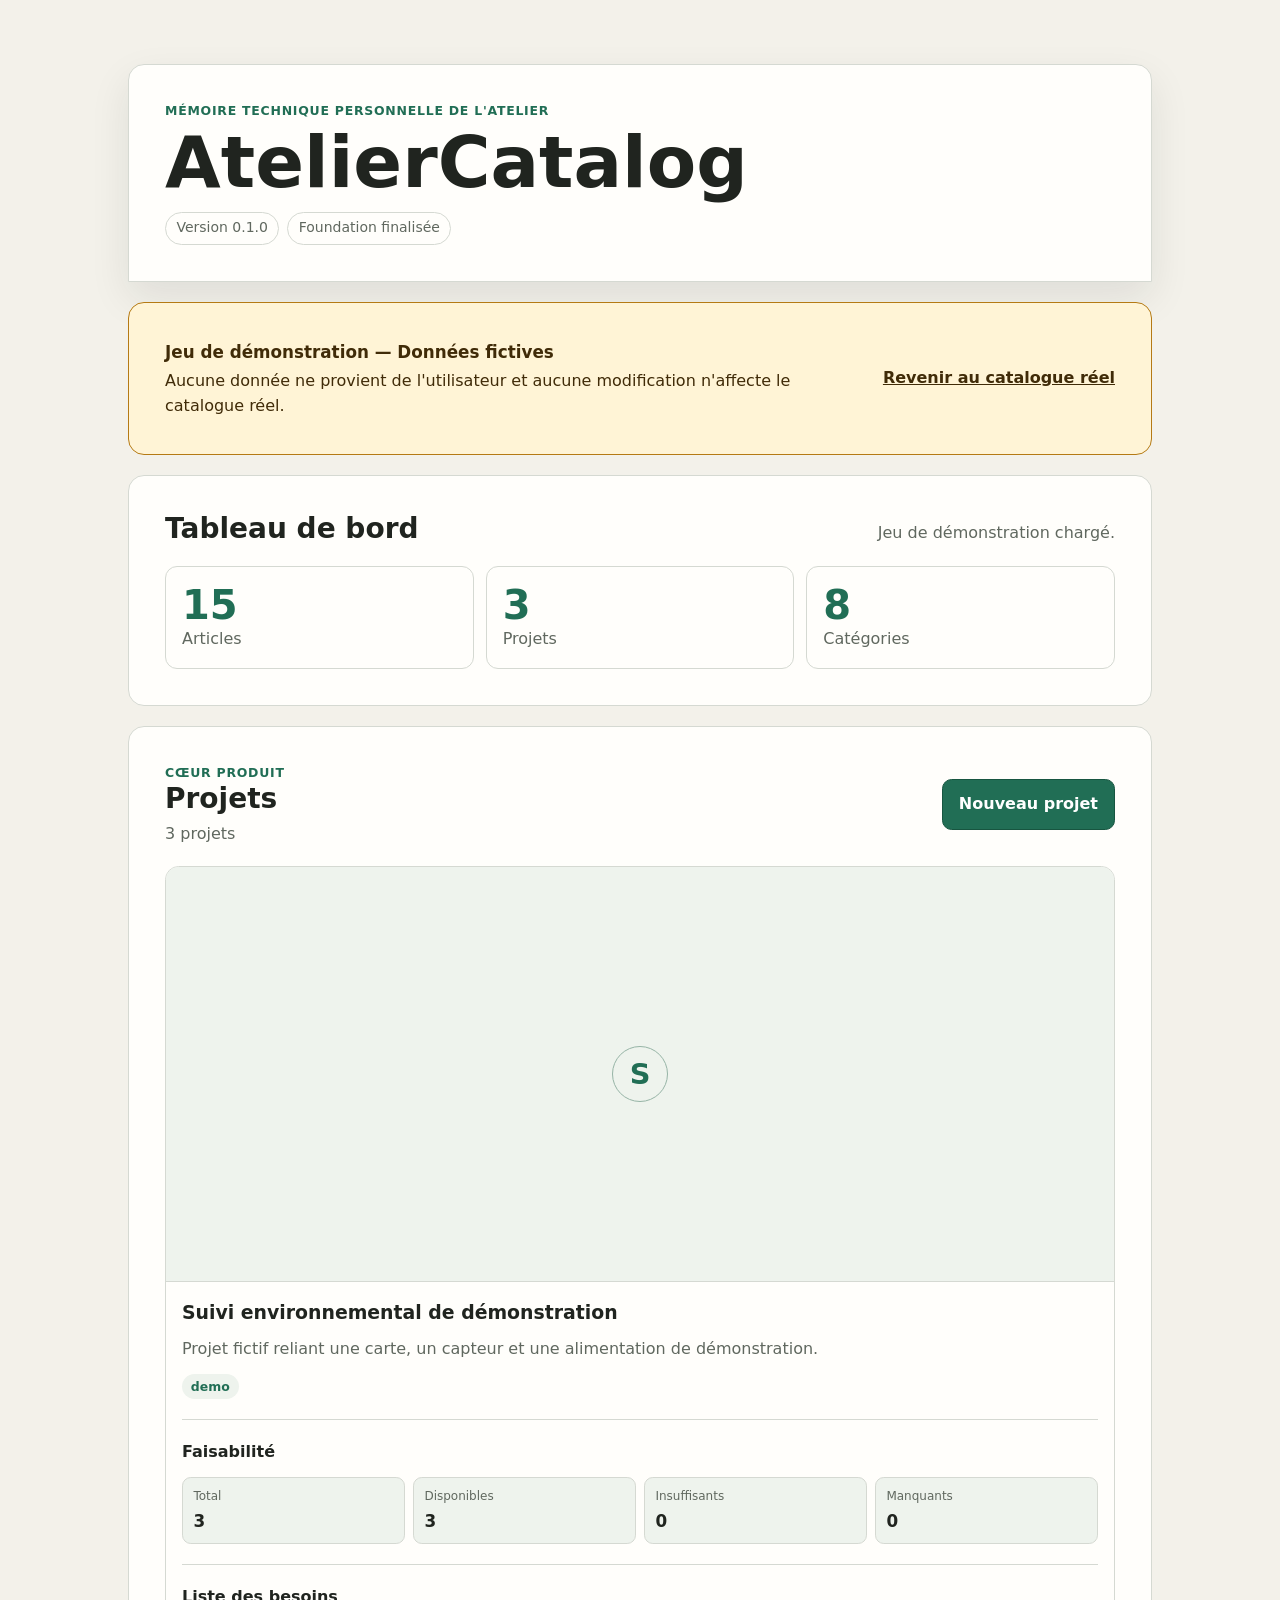
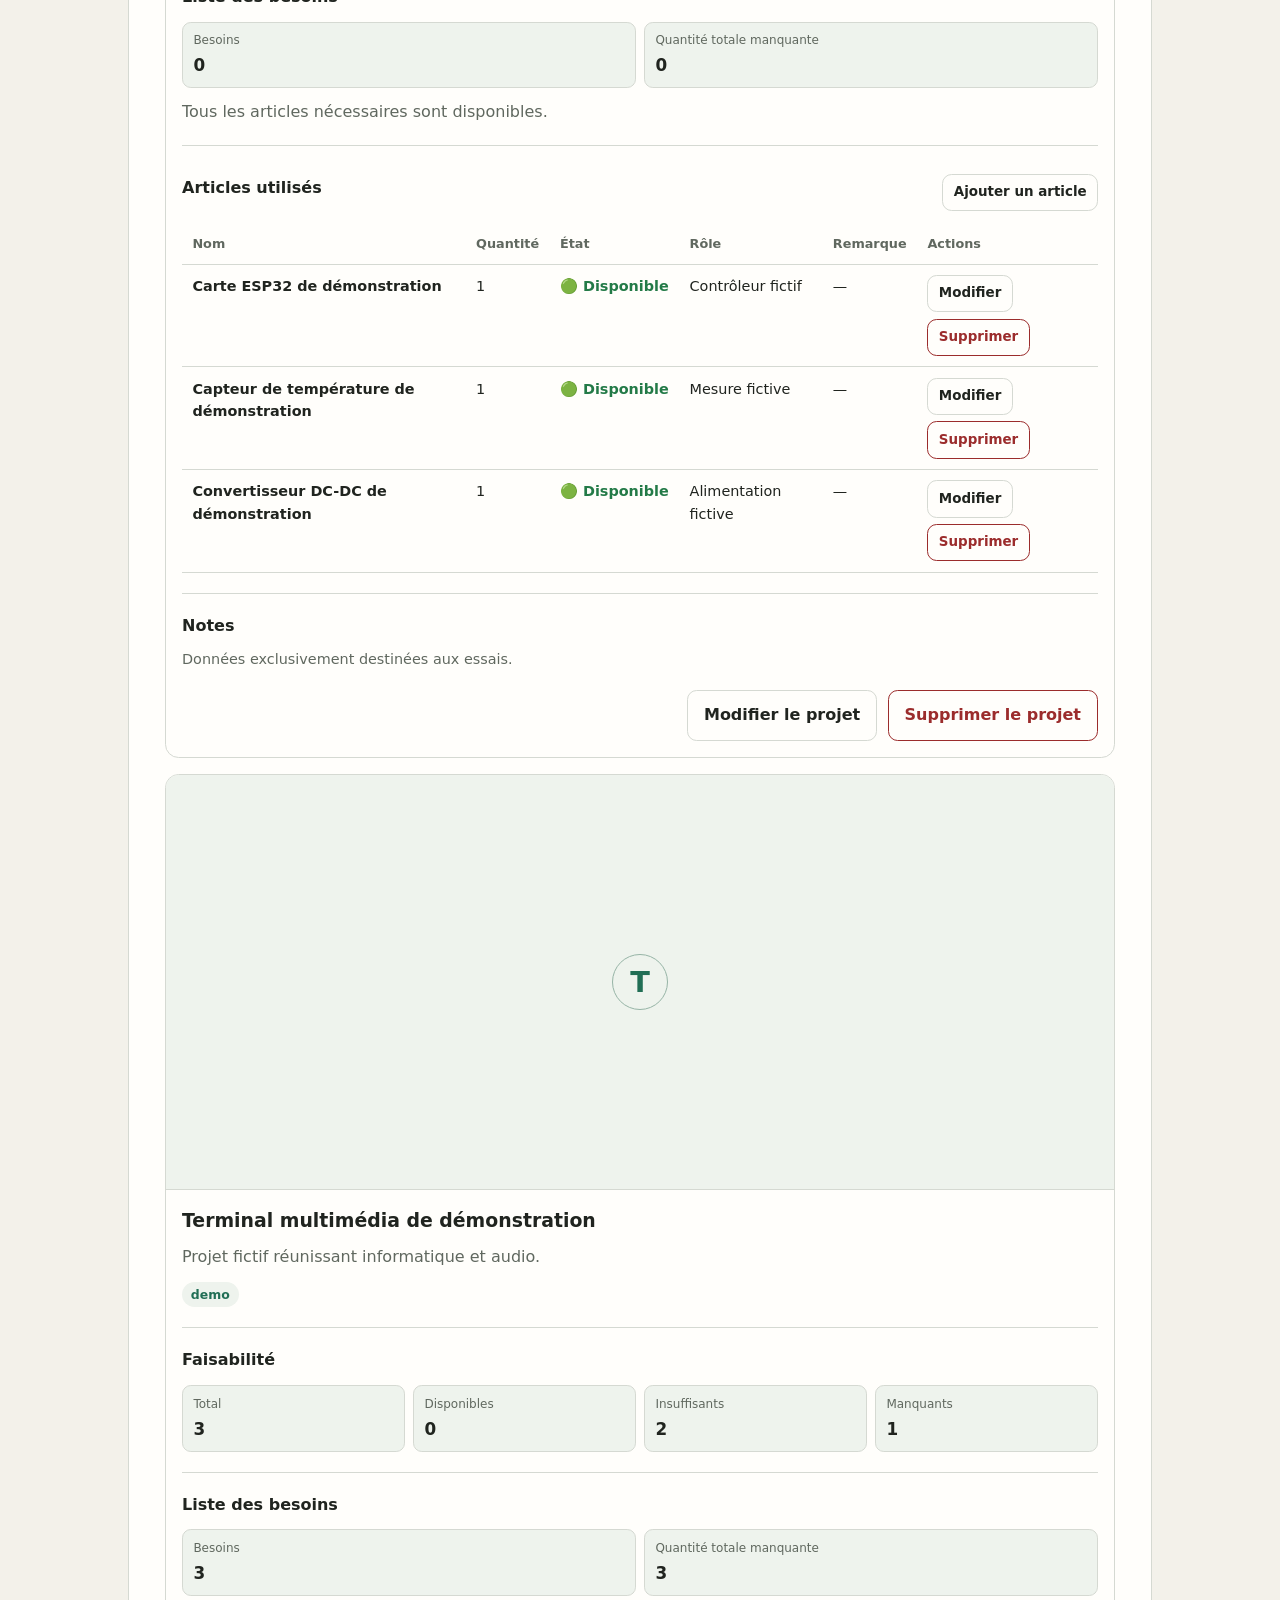
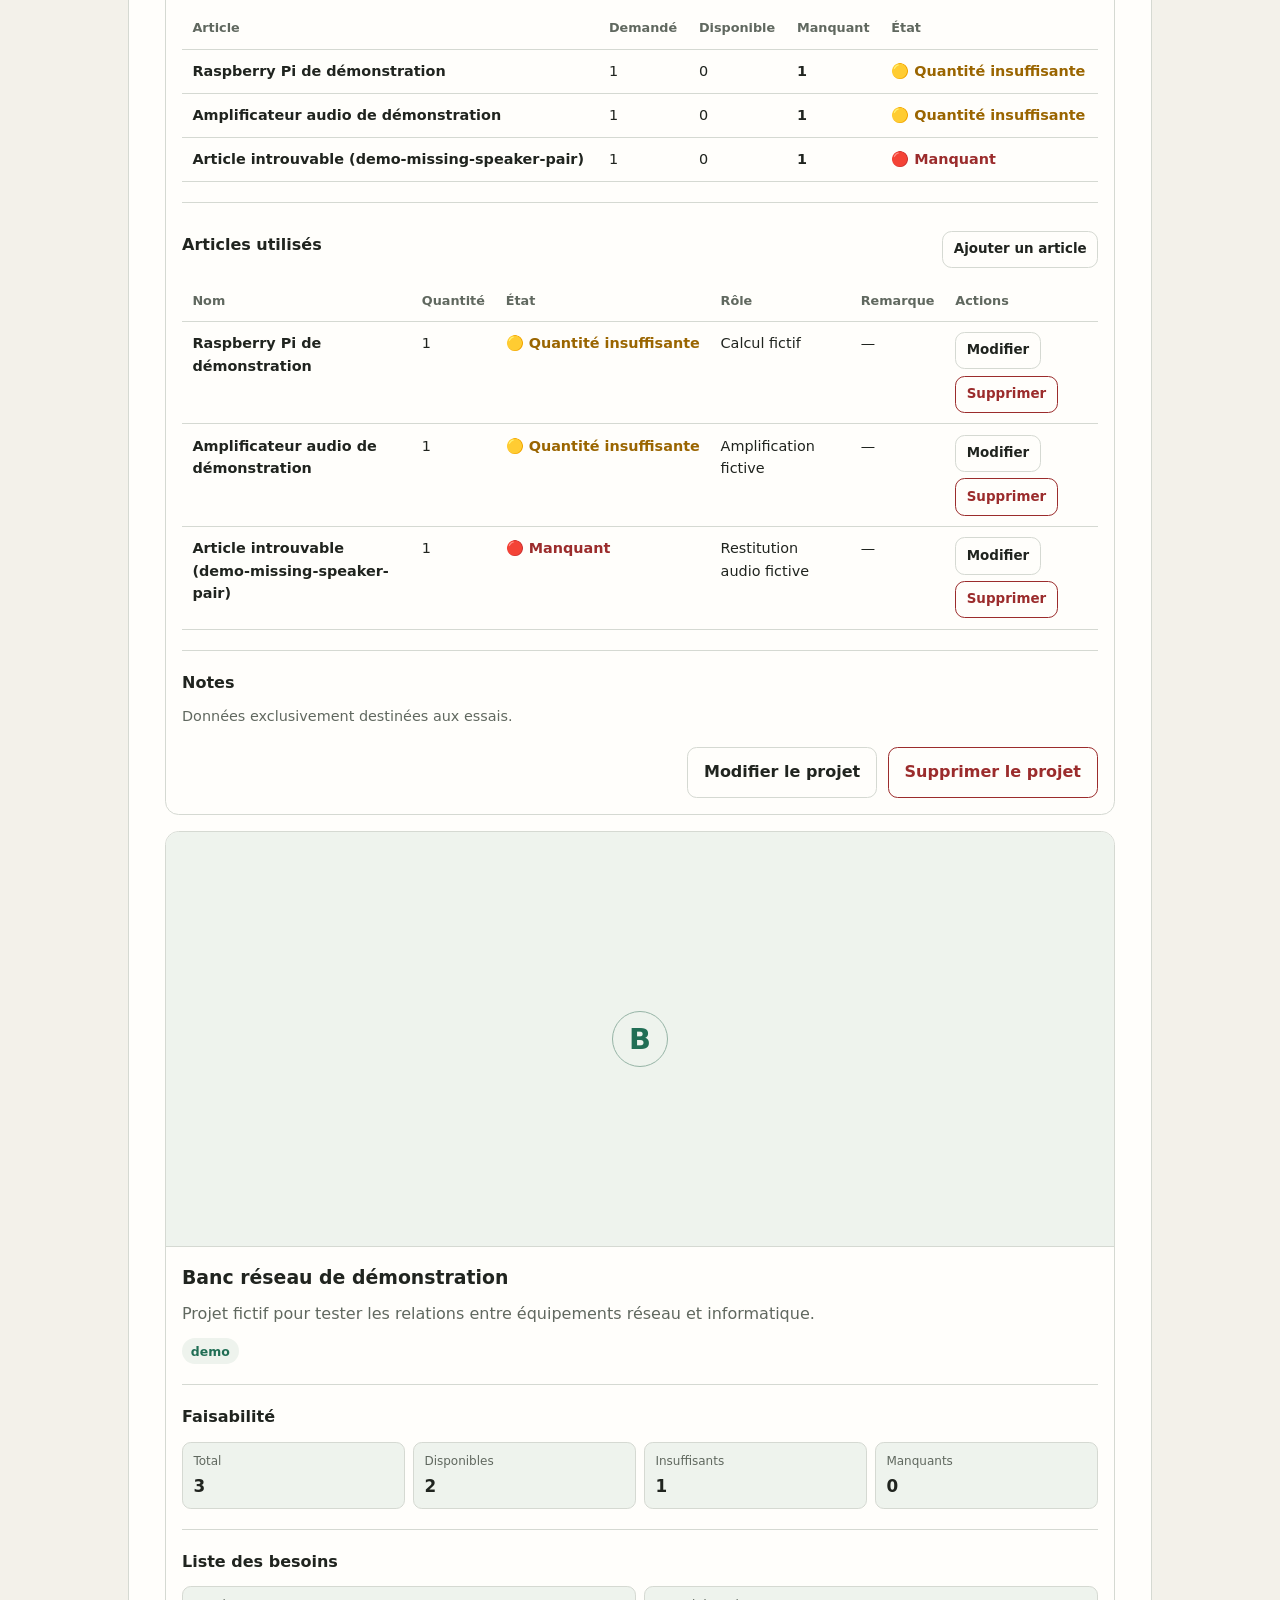
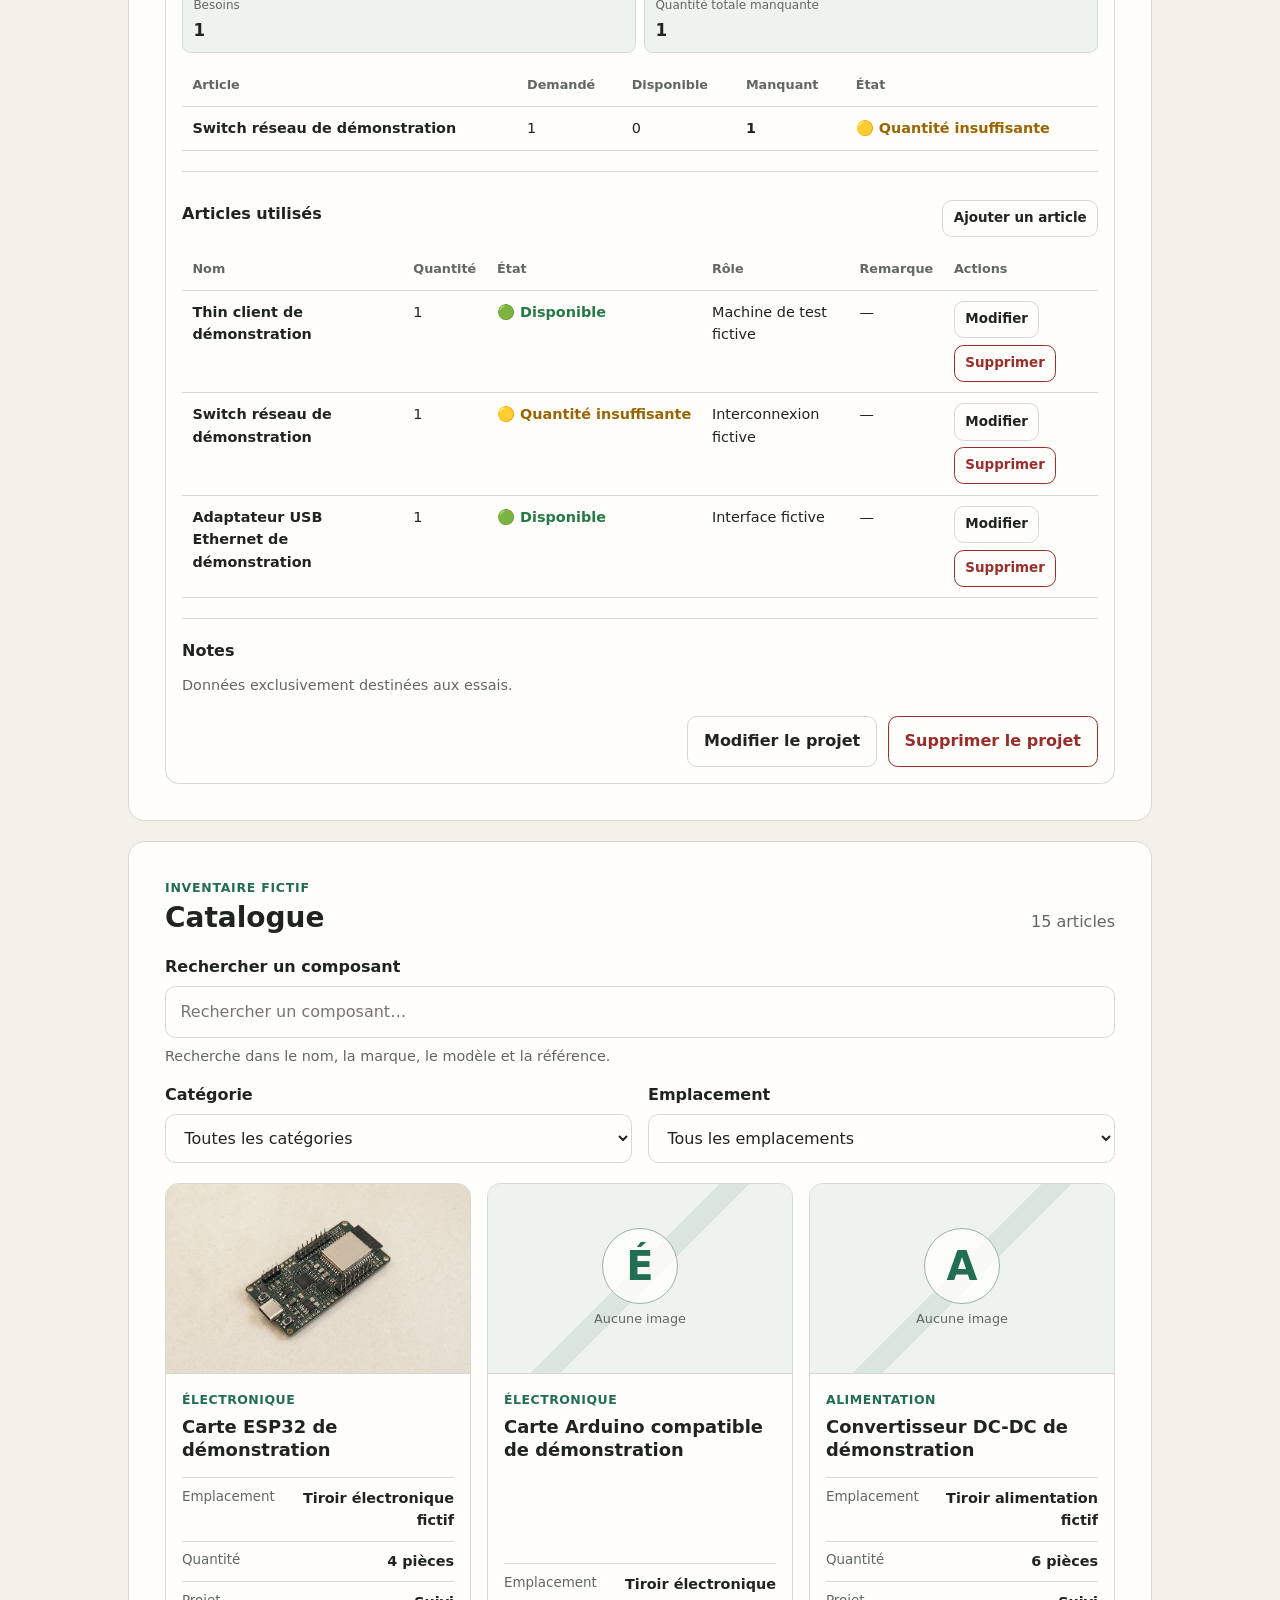
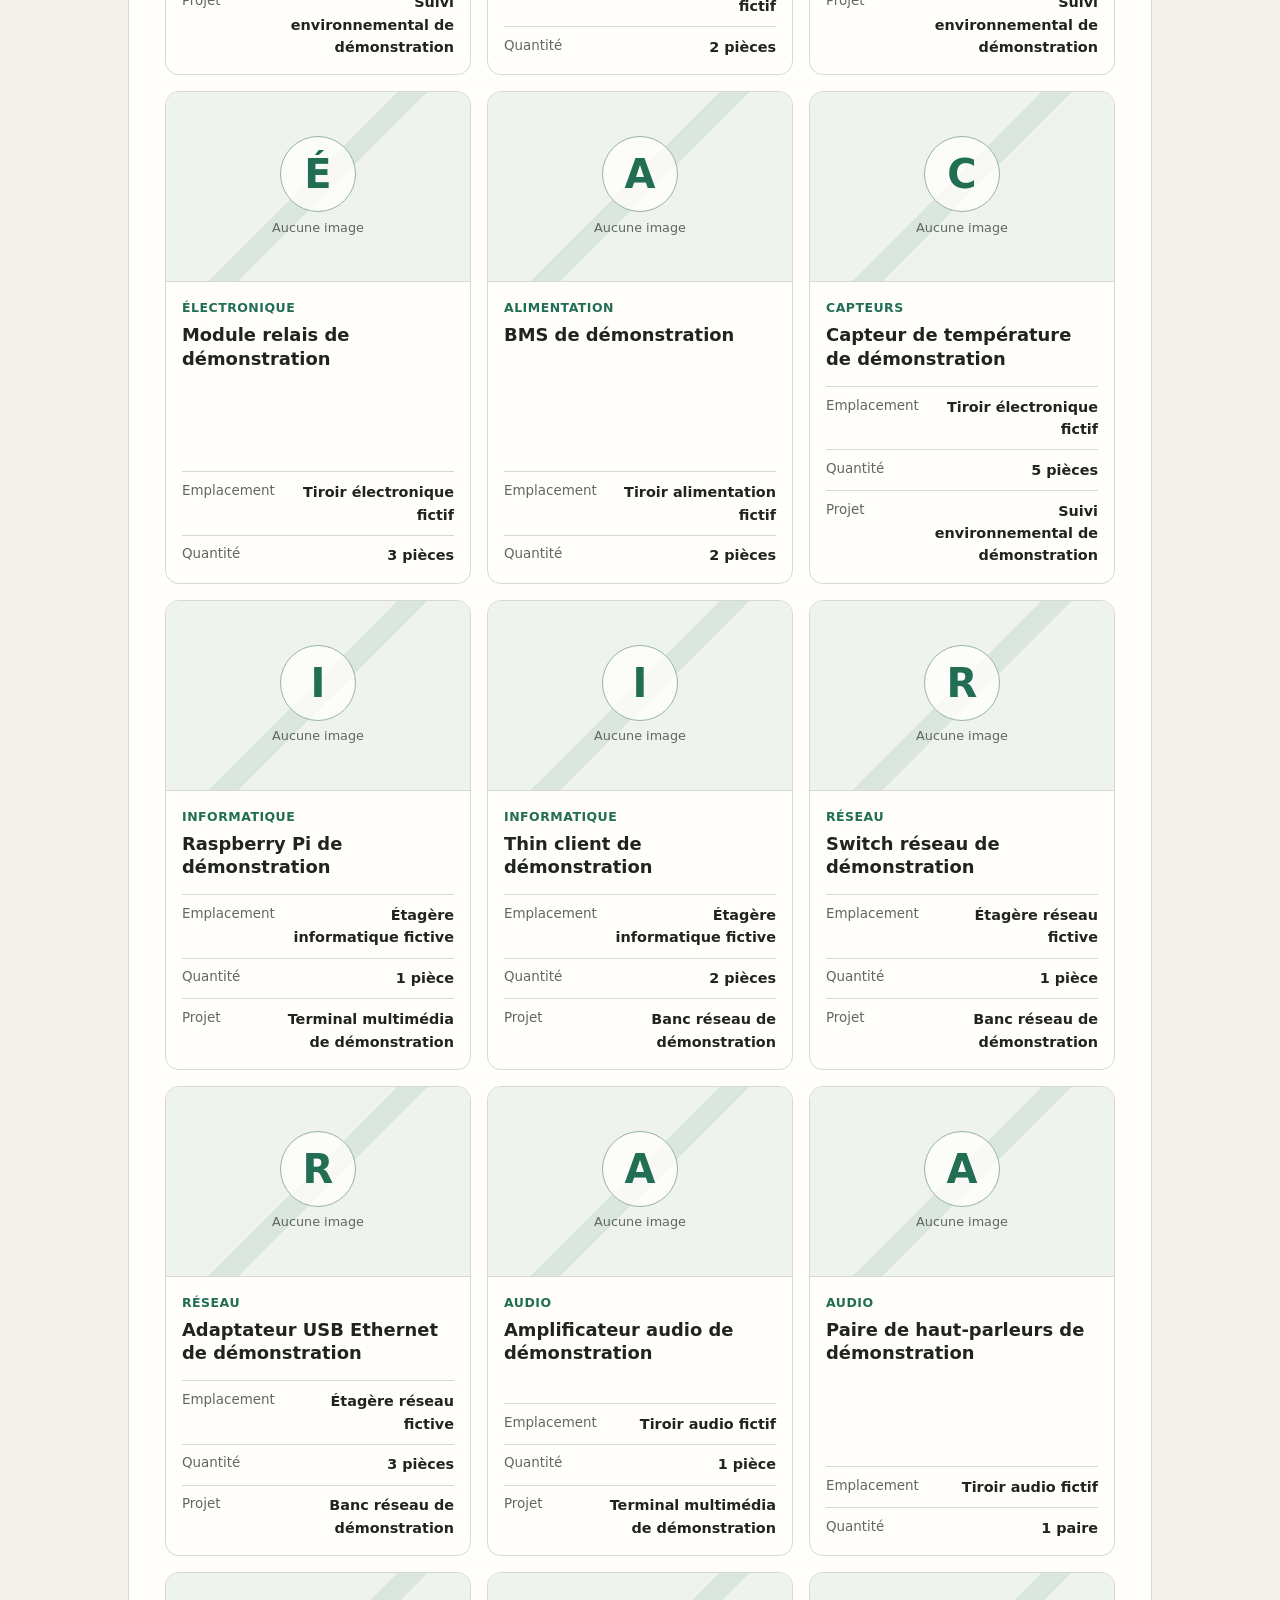
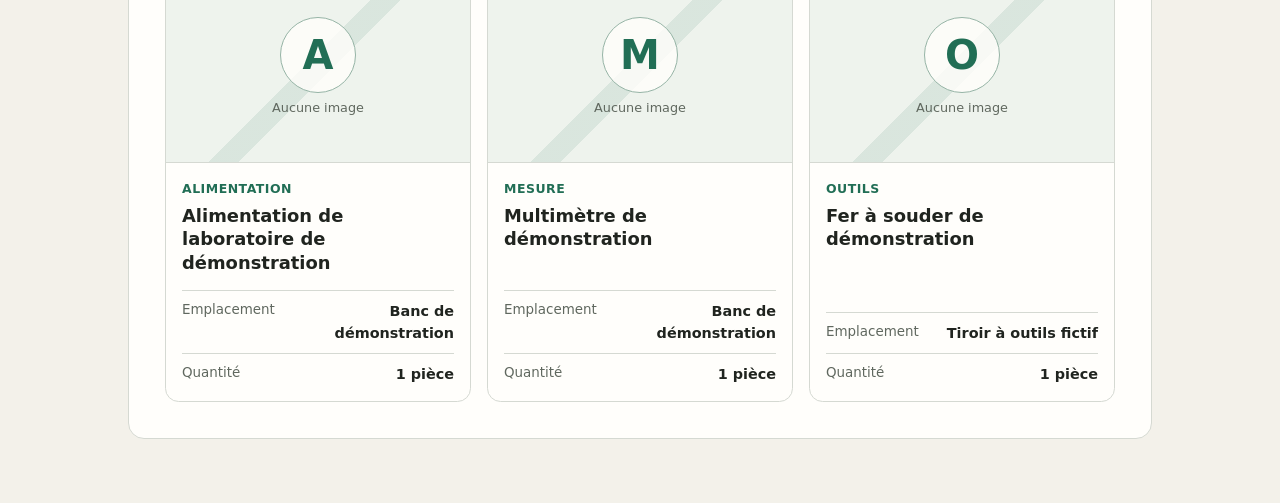
==== commit 3c7afb2a: "feat(projects): complete EPIC-004 project workflow Complete EPIC-004 Project Workflow  Implemented: " ====
--- a/demo.html
+++ b/demo.html
@@ -44,6 +44,21 @@
         </div>
       </dl>
     </section>
+    <section id="projects-view" class="projects-view" aria-labelledby="projects-title">
+      <div class="projects-heading">
+        <div>
+          <p class="section-kicker">Cœur produit</p>
+          <h2 id="projects-title">Projets</h2>
+          <p id="project-summary" class="section-summary"></p>
+        </div>
+        <button id="new-project-button" type="button">Nouveau projet</button>
+      </div>
+      <div id="project-empty-state" class="project-empty" hidden>
+        <h3>Aucun projet pour le moment</h3>
+        <p>Créez un premier projet pour préparer et documenter une réalisation.</p>
+      </div>
+      <div id="project-list" class="project-list" role="list"></div>
+    </section>
     <section id="empty-state" class="empty" aria-labelledby="empty-title" hidden>
       <p class="empty-kicker">Tout est prêt</p>
       <h2 id="empty-title">Le jeu de démonstration est vide</h2>
@@ -61,7 +76,7 @@
         <div class="catalog-search">
           <label for="catalog-search-input">Rechercher un composant</label>
           <input id="catalog-search-input" type="search" placeholder="Rechercher un composant…" autocomplete="off" aria-describedby="catalog-search-help" aria-controls="catalog-grid catalog-no-results">
-          <p id="catalog-search-help">Recherche dans le nom, la catégorie et l'emplacement.</p>
+          <p id="catalog-search-help">Recherche dans le nom, la marque, le modèle et la référence.</p>
         </div>
         <div class="catalog-filters" role="group" aria-label="Filtres du catalogue">
           <div class="catalog-filter">
@@ -89,6 +104,84 @@
       <p id="error-message"></p>
     </section>
   </main>
+  <dialog id="project-dialog" class="item-dialog project-dialog" aria-labelledby="project-dialog-title">
+    <form id="project-form" method="dialog">
+      <div class="dialog-header">
+        <div>
+          <p class="section-kicker">Projet</p>
+          <h2 id="project-dialog-title">Nouveau projet</h2>
+        </div>
+        <button id="project-dialog-close" class="dialog-close" type="button">Fermer</button>
+      </div>
+      <div class="project-form-body">
+        <div class="form-field">
+          <label for="project-name">Nom</label>
+          <input id="project-name" name="name" type="text" required maxlength="160" autocomplete="off">
+        </div>
+        <div class="form-field">
+          <label for="project-description">Description</label>
+          <textarea id="project-description" name="description" rows="3"></textarea>
+        </div>
+        <div class="form-field">
+          <label for="project-status">Statut</label>
+          <select id="project-status" name="status" required>
+            <option value="" disabled>Sélectionner un statut</option>
+            <option value="prévu">Prévu</option>
+            <option value="en-cours">En cours</option>
+            <option value="demo">Démonstration</option>
+          </select>
+        </div>
+        <div class="form-field">
+          <label for="project-cover-image">Image de couverture <span>(optionnelle)</span></label>
+          <input id="project-cover-image" name="coverImage" type="text" placeholder="media/projects/mon-projet/cover.jpg" aria-describedby="project-cover-help">
+          <p id="project-cover-help" class="field-help">Chemin local relatif vers l'image publiée.</p>
+        </div>
+        <div class="form-field">
+          <label for="project-notes">Notes</label>
+          <textarea id="project-notes" name="notes" rows="4"></textarea>
+        </div>
+        <p id="project-form-error" class="form-error" role="alert" hidden></p>
+        <div class="form-actions">
+          <button id="project-cancel" class="button-secondary" type="button">Annuler</button>
+          <button id="project-submit" type="submit">Créer le projet</button>
+        </div>
+      </div>
+    </form>
+  </dialog>
+  <dialog id="project-usage-dialog" class="item-dialog project-dialog" aria-labelledby="usage-dialog-title">
+    <form id="project-usage-form" method="dialog">
+      <div class="dialog-header">
+        <div>
+          <p class="section-kicker">Articles utilisés</p>
+          <h2 id="usage-dialog-title">Ajouter un article</h2>
+        </div>
+        <button id="usage-dialog-close" class="dialog-close" type="button">Fermer</button>
+      </div>
+      <div class="project-form-body">
+        <div class="form-field">
+          <label for="usage-item">Article</label>
+          <select id="usage-item" name="itemId" required></select>
+        </div>
+        <div class="form-field">
+          <label for="usage-quantity">Quantité</label>
+          <input id="usage-quantity" name="quantity" type="number" min="0.000001" step="any" required>
+        </div>
+        <div class="form-field">
+          <label for="usage-role">Rôle <span>(optionnel)</span></label>
+          <input id="usage-role" name="role" type="text" maxlength="160" autocomplete="off">
+        </div>
+        <div class="form-field">
+          <label for="usage-notes">Remarque <span>(optionnelle)</span></label>
+          <textarea id="usage-notes" name="notes" rows="3"></textarea>
+        </div>
+        <p id="usage-form-error" class="form-error" role="alert" hidden></p>
+        <div class="form-actions">
+          <button id="usage-cancel" class="button-secondary" type="button">Annuler</button>
+          <button id="usage-submit" type="submit">Ajouter</button>
+        </div>
+      </div>
+    </form>
+  </dialog>
   <dialog id="item-dialog" class="item-dialog" aria-labelledby="item-dialog-title" aria-describedby="item-dialog-context">
     <div class="dialog-header">
       <div>
@@ -115,7 +208,12 @@
   <script src="samples/sample-projects-data.js"></script>
   <script src="app/js/catalog.js"></script>
   <script src="app/js/search.js"></script>
+  <script src="app/js/quantities.js"></script>
+  <script src="app/js/feasibility.js"></script>
+  <script src="app/js/project-requirements.js"></script>
+  <script src="app/js/projects.js"></script>
   <script src="app/js/ui.js"></script>
+  <script src="app/js/project-ui.js"></script>
   <script src="app/js/app.js"></script>
 </body>
 </html>
--- a/app/css/app.css
+++ b/app/css/app.css
@@ -34,6 +34,7 @@
 .hero,
 .dashboard,
 .demo-banner,
+.projects-view,
 .catalog-view,
 .empty,
 .error {
@@ -84,6 +85,7 @@
 }
 
 .empty,
+.projects-view,
 .catalog-view,
 .error {
   margin-top: 1.25rem;
@@ -93,6 +95,235 @@
 .empty {
   background: var(--surface-soft);
   text-align: center;
+}
+
+.projects-heading {
+  display: flex;
+  align-items: center;
+  justify-content: space-between;
+  gap: 1.25rem;
+  margin-bottom: 1.25rem;
+}
+
+.projects-heading button { flex: 0 0 auto; margin: 0; }
+
+.section-summary {
+  margin: .35rem 0 0;
+  color: var(--muted);
+}
+
+.project-empty {
+  padding: 1.5rem;
+  border: 1px dashed var(--border);
+  border-radius: .75rem;
+  background: var(--surface-soft);
+  text-align: center;
+}
+
+.project-empty h3,
+.project-empty p { margin: 0; }
+
+.project-empty p { margin-top: .35rem; color: var(--muted); }
+
+.project-list {
+  display: grid;
+  grid-template-columns: 1fr;
+  gap: 1rem;
+}
+
+.project-card {
+  min-width: 0;
+  overflow: hidden;
+  border: 1px solid var(--border);
+  border-radius: .85rem;
+  background: var(--surface);
+}
+
+.project-cover {
+  display: grid;
+  aspect-ratio: 16 / 7;
+  overflow: hidden;
+  border-bottom: 1px solid var(--border);
+  background: var(--surface-soft);
+  place-items: center;
+}
+
+.project-cover img { width: 100%; height: 100%; object-fit: cover; }
+
+.project-cover-placeholder {
+  display: grid;
+  width: 3.5rem;
+  aspect-ratio: 1;
+  border: 1px solid color-mix(in srgb, var(--accent) 35%, var(--border));
+  border-radius: 50%;
+  color: var(--accent);
+  font-size: 1.8rem;
+  font-weight: 800;
+  place-items: center;
+}
+
+.project-card-content { padding: 1rem; }
+
+.project-status {
+  display: inline-block;
+  margin: .75rem 0 0;
+  padding: .2rem .55rem;
+  border-radius: 999px;
+  background: var(--surface-soft);
+  color: var(--accent);
+  font-size: .78rem;
+  font-weight: 750;
+}
+
+.project-card-title { margin: 0; font-size: 1.18rem; }
+
+.project-description,
+.project-notes { margin: .6rem 0 0; color: var(--muted); }
+
+.project-notes { font-size: .9rem; }
+
+.project-feasibility,
+.project-requirements,
+.project-usages,
+.project-notes-section {
+  margin-top: 1.25rem;
+  padding-top: 1.25rem;
+  border-top: 1px solid var(--border);
+}
+
+.project-feasibility h4,
+.project-requirements h4 { margin: 0; font-size: 1rem; }
+
+.project-notes-section h4 { margin: 0; font-size: 1rem; }
+
+.project-usages-heading {
+  display: flex;
+  align-items: center;
+  justify-content: space-between;
+  gap: 1rem;
+}
+
+.project-usages-heading h4 { margin: 0; font-size: 1rem; }
+
+.feasibility-summary {
+  display: grid;
+  grid-template-columns: repeat(4, minmax(0, 1fr));
+  gap: .5rem;
+  margin: .75rem 0 0;
+}
+
+.feasibility-summary div {
+  padding: .55rem .65rem;
+  border: 1px solid var(--border);
+  border-radius: .55rem;
+  background: var(--surface-soft);
+}
+
+.feasibility-summary dt { color: var(--muted); font-size: .75rem; }
+.feasibility-summary dd { margin: .15rem 0 0; font-size: 1.05rem; font-weight: 700; }
+
+.requirements-summary { grid-template-columns: repeat(2, minmax(0, 1fr)); }
+.requirements-empty { margin: .75rem 0 0; color: var(--muted); }
+.requirement-missing-quantity { font-weight: 700; }
+
+.usage-empty { margin: .75rem 0 0; color: var(--muted); }
+
+.usage-table-wrapper {
+  margin-top: .75rem;
+  overflow-x: auto;
+}
+
+.usage-table-wrapper table {
+  width: 100%;
+  border-collapse: collapse;
+  font-size: .9rem;
+}
+
+.usage-table-wrapper th,
+.usage-table-wrapper td {
+  padding: .65rem;
+  border-bottom: 1px solid var(--border);
+  text-align: left;
+  vertical-align: top;
+}
+
+.usage-table-wrapper th { color: var(--muted); font-size: .8rem; }
+
+.usage-item-name { font-weight: 700; }
+
+.feasibility-state { white-space: nowrap; font-weight: 700; }
+.feasibility-available { color: #237a47; }
+.feasibility-insufficient { color: #9a6500; }
+.feasibility-missing { color: var(--danger); }
+
+.usage-actions {
+  display: flex;
+  flex-wrap: wrap;
+  gap: .4rem;
+}
+
+.project-actions,
+.form-actions {
+  display: flex;
+  flex-wrap: wrap;
+  justify-content: flex-end;
+  gap: .65rem;
+  margin-top: 1.25rem;
+}
+
+.project-actions button,
+.form-actions button,
+.usage-actions button { margin: 0; }
+
+.button-compact { padding: .45rem .65rem; font-size: .84rem; }
+
+.button-secondary {
+  border-color: var(--border);
+  background: var(--surface);
+  color: var(--text);
+}
+
+.button-danger {
+  border-color: var(--danger);
+  background: transparent;
+  color: var(--danger);
+}
+
+.project-form-body {
+  display: grid;
+  gap: 1rem;
+  padding: clamp(1.25rem, 4vw, 2rem);
+}
+
+.form-field { display: grid; gap: .4rem; }
+
+.form-field label { font-weight: 700; }
+
+.form-field label span,
+.field-help { color: var(--muted); font-weight: 400; }
+
+.form-field input,
+.form-field select,
+.form-field textarea {
+  width: 100%;
+  padding: .75rem .85rem;
+  border: 1px solid var(--border);
+  border-radius: .6rem;
+  background: var(--surface);
+  color: var(--text);
+  font: inherit;
+}
+
+.form-field textarea { resize: vertical; }
+
+.field-help { margin: 0; font-size: .88rem; }
+
+.form-error {
+  margin: 0;
+  padding: .75rem;
+  border: 1px solid var(--danger);
+  border-radius: .6rem;
+  color: var(--danger);
 }
 
 .error { border-color: var(--danger); }
@@ -530,6 +761,7 @@
   .hero,
   .dashboard,
   .demo-banner,
+  .projects-view,
   .catalog-view,
   .empty,
   .error { padding: 1.1rem; }
@@ -541,9 +773,12 @@
   .metrics { grid-template-columns: 1fr; }
   .metric { flex-direction: row; align-items: center; justify-content: space-between; }
   .catalog-heading { display: block; }
+  .projects-heading { align-items: flex-start; }
+  .project-usages-heading { align-items: flex-start; }
   #catalog-summary { margin-top: .35rem; }
   .catalog-filters { grid-template-columns: 1fr; }
   .catalog-grid { grid-template-columns: 1fr; }
+  .feasibility-summary { grid-template-columns: repeat(2, minmax(0, 1fr)); }
   .item-dialog {
     width: calc(100% - 1rem);
     max-height: calc(100dvh - 1rem);
